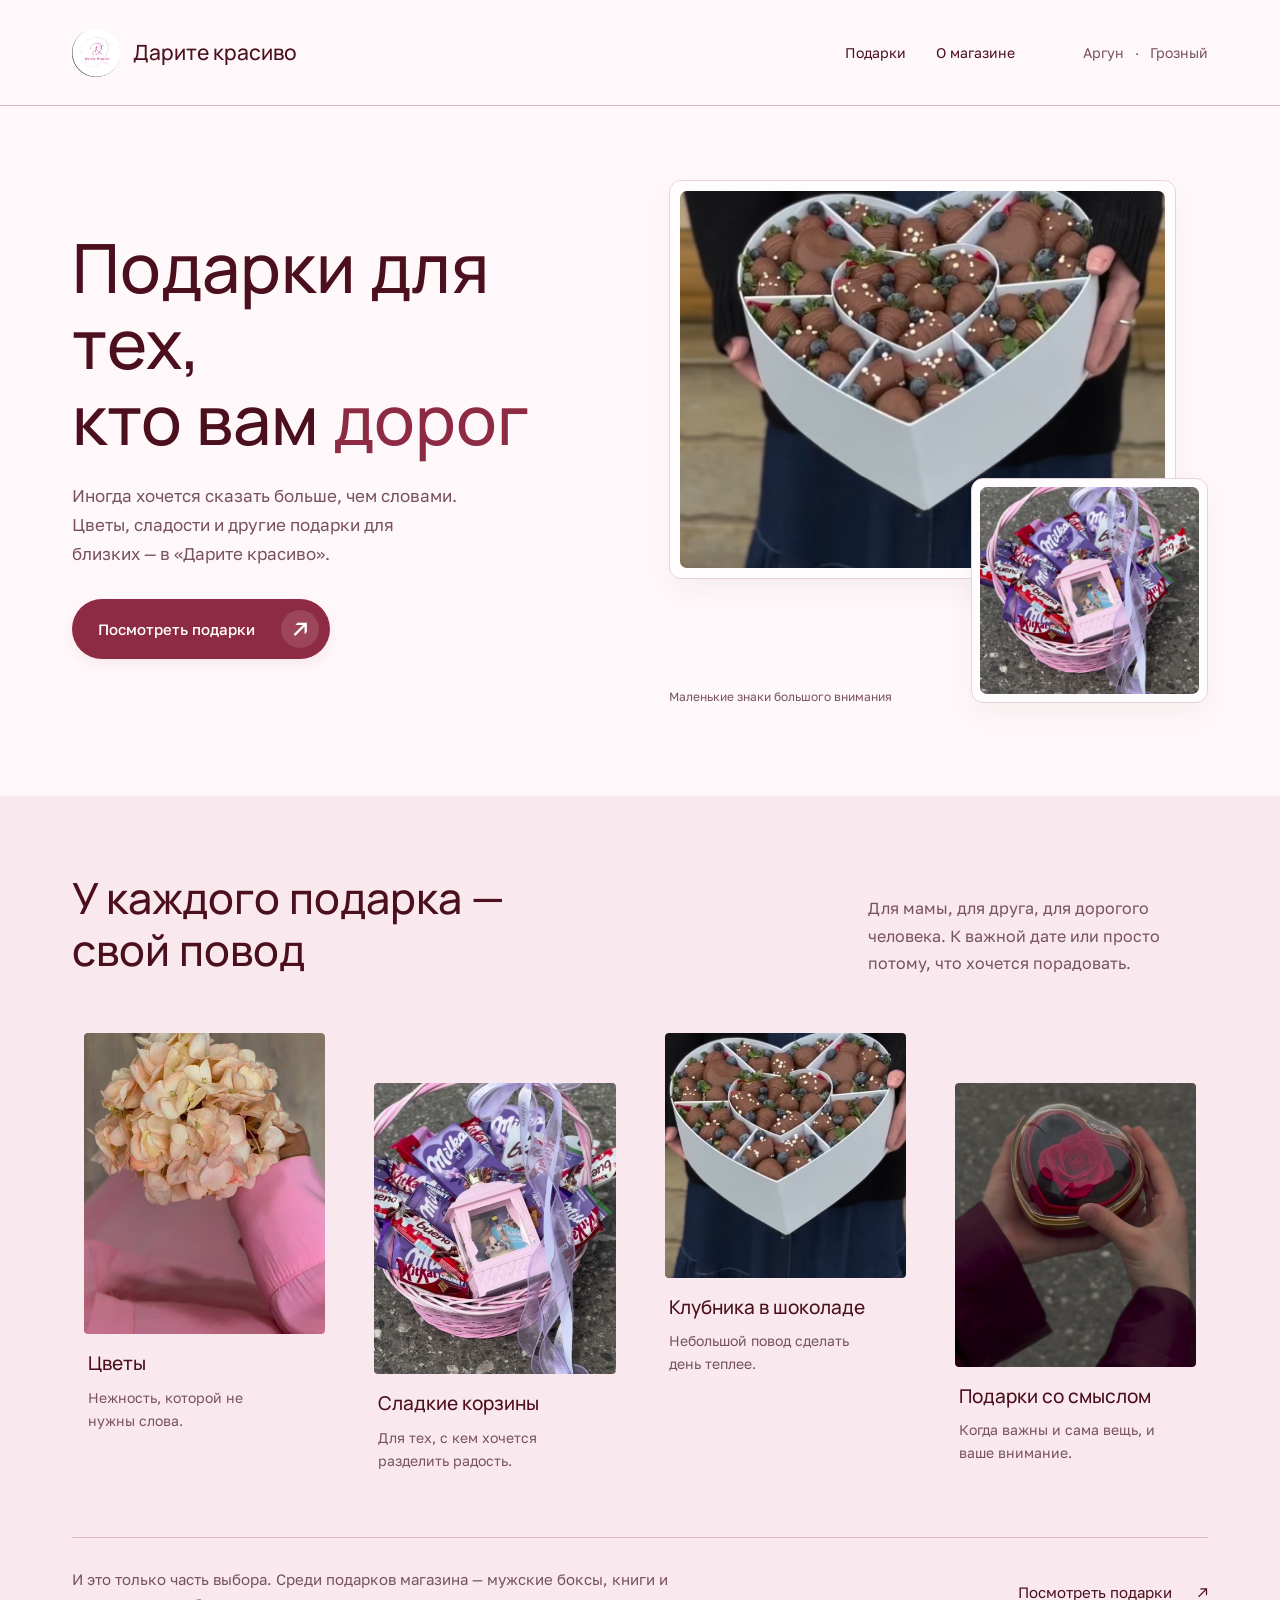
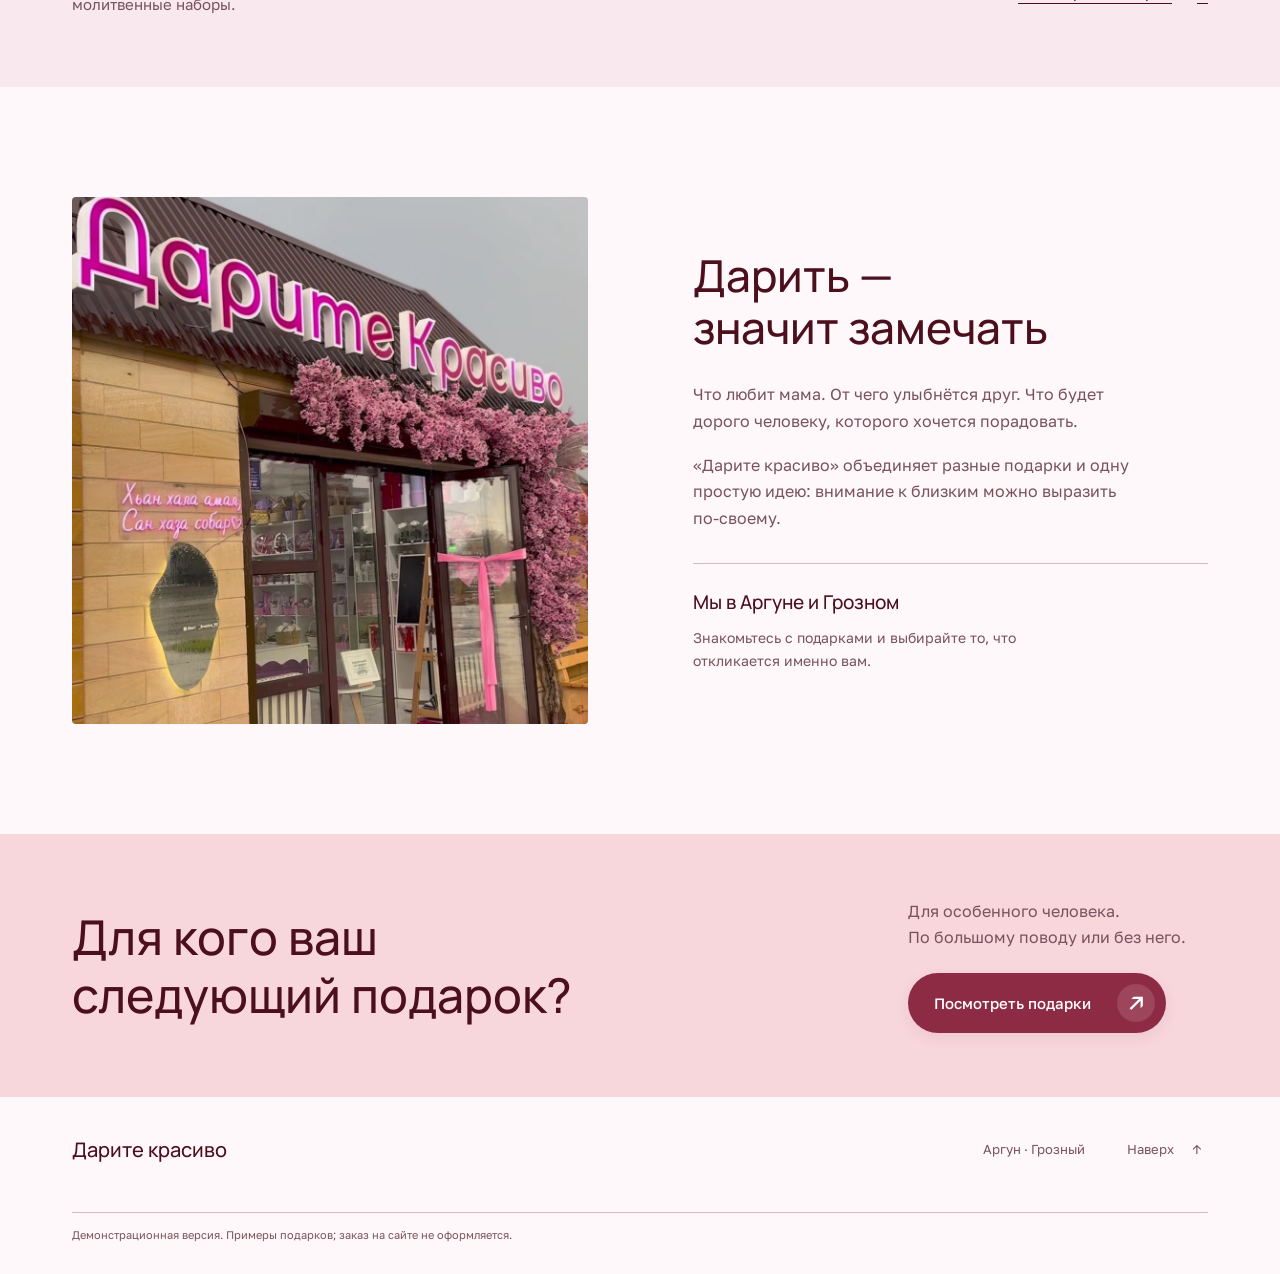
==== index.html @ da25262b "Add files via upload" ====
<!doctype html>
<html lang="ru">
<head>
  <meta charset="utf-8">
  <meta name="viewport" content="width=device-width,initial-scale=1">
  <meta name="description" content="Дарите красиво — подарки для близких в Аргуне и Грозном. Цветы, сладкие корзины и другие подарки для разных поводов.">
  <meta name="theme-color" content="#fff8fa">
  <meta name="robots" content="noindex,nofollow">
  <title>Дарите красиво — подарки для тех, кто вам дорог</title>
  <link rel="preload" href="assets/fonts/Manrope.ttf" as="font" type="font/ttf" crossorigin>
  <link rel="preload" href="assets/fonts/GolosText.ttf" as="font" type="font/ttf" crossorigin>
  <link rel="stylesheet" href="styles.css">
  <script src="script.js" defer></script>
</head>
<body>
  <a class="skip-link" href="#main">Перейти к содержимому</a>
  <header class="site-header">
    <a class="brand" href="#top" aria-label="Дарите красиво — начало страницы"><span class="logo-crop"><img src="assets/photos/logo-screen.jpg" width="1080" height="2400" alt=""></span><span>Дарите красиво</span></a>
    <nav class="main-nav" aria-label="Разделы страницы"><a href="#gifts">Подарки</a><a href="#about">О магазине</a></nav>
    <p class="header-location">Аргун <span aria-hidden="true">·</span> Грозный</p>
  </header>
  <main id="main">
    <section class="hero section-frame" id="top" aria-labelledby="hero-title">
      <div class="hero-copy">
        <h1 id="hero-title">Подарки для тех,<br>кто вам <span>дорог</span></h1>
        <p>Иногда хочется сказать больше, чем словами. Цветы, сладости и другие подарки для близких — в «Дарите красиво».</p>
        <a class="button primary-button" href="catalog.html" data-catalog-link>Посмотреть подарки <span aria-hidden="true">↗</span></a>
      </div>
      <div class="hero-composition">
        <figure class="hero-main-photo"><div class="image-viewport"><div class="photo crop-strawberry"><img src="assets/photos/strawberry.jpg" width="1080" height="2400" alt="Клубника в шоколаде в подарочной коробке в форме сердца" fetchpriority="high"></div></div></figure>
        <figure class="hero-detail-photo"><div class="image-viewport"><div class="photo crop-basket"><img src="assets/photos/basket.jpg" width="1080" height="2400" alt="Розовая корзина со сладостями"></div></div></figure>
        <p class="photo-caption">Маленькие знаки большого внимания</p>
      </div>
    </section>

    <section class="gifts-section" id="gifts" aria-labelledby="gifts-title">
      <div class="section-frame">
        <div class="section-heading"><h2 id="gifts-title">У каждого подарка —<br>свой повод</h2><p>Для мамы, для друга, для дорогого человека. К важной дате или просто потому, что хочется порадовать.</p></div>
        <div class="gift-grid">
          <figure class="gift gift-bouquet"><div class="image-viewport"><div class="photo crop-bouquet"><img src="assets/photos/bouquet.jpg" width="1080" height="2400" alt="Букет нежных светло-розовых цветов в руках" loading="lazy"></div></div><figcaption><h3>Цветы</h3><p>Нежность, которой не нужны слова.</p></figcaption></figure>
          <figure class="gift gift-basket"><div class="image-viewport"><div class="photo crop-basket"><img src="assets/photos/basket.jpg" width="1080" height="2400" alt="Подарочная корзина с разными сладостями" loading="lazy"></div></div><figcaption><h3>Сладкие корзины</h3><p>Для тех, с кем хочется разделить радость.</p></figcaption></figure>
          <figure class="gift gift-strawberry"><div class="image-viewport"><div class="photo crop-strawberry"><img src="assets/photos/strawberry.jpg" width="1080" height="2400" alt="Клубника в шоколаде с ягодами в коробке-сердце" loading="lazy"></div></div><figcaption><h3>Клубника в шоколаде</h3><p>Небольшой повод сделать день теплее.</p></figcaption></figure>
          <figure class="gift gift-rose"><div class="image-viewport"><div class="photo crop-rose"><img src="assets/photos/rose.jpg" width="1080" height="2400" alt="Коробочка в форме сердца с розой в руках" loading="lazy"></div></div><figcaption><h3>Подарки со смыслом</h3><p>Когда важны и сама вещь, и ваше внимание.</p></figcaption></figure>
        </div>
        <div class="assortment-note"><p>И это только часть выбора. Среди подарков магазина — мужские боксы, книги и молитвенные наборы.</p><a class="text-link" href="catalog.html" data-catalog-link>Посмотреть подарки <span aria-hidden="true">↗</span></a></div>
      </div>
    </section>

    <section class="about-section section-frame" id="about" aria-labelledby="about-title">
      <div class="about-image"><div class="image-viewport"><div class="photo crop-storefront"><img src="assets/photos/storefront.jpg" width="1080" height="2400" alt="Вход в магазин «Дарите красиво» с розовыми цветами над дверью" loading="lazy"></div></div></div>
      <div class="about-copy"><h2 id="about-title">Дарить —<br>значит замечать</h2><p>Что любит мама. От чего улыбнётся друг. Что будет дорого человеку, которого хочется порадовать.</p><p>«Дарите красиво» объединяет разные подарки и одну простую идею: внимание к близким можно выразить по-своему.</p><div class="shop-cities"><h3>Мы в Аргуне и Грозном</h3><p>Знакомьтесь с подарками и выбирайте то, что откликается именно вам.</p></div></div>
    </section>

    <section class="closing-section" aria-labelledby="closing-title"><div class="closing-inner section-frame"><h2 id="closing-title">Для кого ваш<br>следующий подарок?</h2><div class="closing-action"><p>Для особенного человека.<br>По большому поводу или без него.</p><a class="button primary-button" href="catalog.html" data-catalog-link>Посмотреть подарки <span aria-hidden="true">↗</span></a></div></div></section>
  </main>
  <footer class="site-footer section-frame"><a class="footer-brand" href="#top">Дарите красиво</a><p>Аргун · Грозный</p><a class="back-top" href="#top">Наверх <span aria-hidden="true">↑</span></a><small class="demo-note">Демонстрационная версия. Примеры подарков; заказ на сайте не оформляется.</small></footer>
</body>
</html>
---- styles.css ----
@font-face{font-family:Manrope;src:url("assets/fonts/Manrope.ttf") format("truetype");font-style:normal;font-weight:200 800;font-display:swap}
@font-face{font-family:"Golos Text";src:url("assets/fonts/GolosText.ttf") format("truetype");font-style:normal;font-weight:400 900;font-display:swap}
:root{--bg:#fff8fa;--surface:#f9e9ee;--soft-pink:#f7d6dc;--text:#4b0f1e;--muted:#78525d;--accent:#8e2b44;--accent-hover:#6d1d32;--line:#ddb7c3;--focus:#6d1d32;--body:"Golos Text",Arial,sans-serif;--heading:Manrope,Arial,sans-serif}
*{box-sizing:border-box}[hidden]{display:none!important}html{scroll-behavior:smooth;scroll-padding-top:24px}body{margin:0;background:var(--bg);color:var(--text);font:16px/1.65 var(--body)}h1,h2,h3,p,figure{margin:0}a{color:inherit;text-underline-offset:5px;touch-action:manipulation}img{display:block}a:focus-visible{outline:3px solid var(--focus);outline-offset:5px;border-radius:2px}h1,h2,h3{font-family:var(--heading);font-weight:500}h1,h2{text-wrap:balance}p{text-wrap:pretty}.section-frame{max-width:1440px;margin-inline:auto;padding-inline:72px}.skip-link{position:absolute;left:20px;top:-100px;z-index:10;padding:12px 20px;background:white}.skip-link:focus{top:12px}.site-header{max-width:1440px;min-height:106px;margin:auto;padding:23px 72px;display:flex;align-items:center;gap:32px;border-bottom:1px solid var(--line)}.brand{display:flex;align-items:center;gap:13px;font-family:var(--heading);font-weight:500;font-size:21px;line-height:1.15;text-decoration:none;white-space:nowrap}.logo-crop{display:block;width:48px;height:48px;flex:none;position:relative;overflow:hidden;border-radius:50%;background:#fff}.logo-crop img{position:absolute;max-width:none;width:153%;height:auto;left:-26%;top:-120%}.main-nav{display:flex;gap:30px;margin-left:auto;font-size:14px}.main-nav a{padding:10px 0;text-decoration:none}.main-nav a:hover,.back-top:hover{text-decoration:underline}.header-location{font-size:14px;color:var(--muted);margin-left:36px}.header-location span{padding-inline:7px}.hero{min-height:690px;display:grid;grid-template-columns:1.03fr 1fr;align-items:center;gap:42px;padding-block:62px 76px}.hero-copy{position:relative;z-index:1}.hero h1{font-size:68px;line-height:1.12;letter-spacing:normal;max-width:680px}.hero h1 span{color:var(--accent)}.hero-copy>p{font-size:17px;line-height:1.7;max-width:390px;margin-top:25px;color:var(--muted)}.button{display:inline-flex;align-items:center;justify-content:space-between;gap:30px;min-height:54px;padding:15px 23px;font-size:15px;font-weight:500;text-decoration:none;border-radius:5px;transition:background-color 160ms ease-out}.primary-button{background:var(--accent);color:white}.primary-button:hover{background:var(--accent-hover)}.primary-button span{font-size:22px;line-height:1}.hero .button{margin-top:30px}.hero-composition{align-self:stretch;min-height:520px;position:relative}.hero-main-photo{position:absolute;top:12px;left:0;width:94%}.hero-main-photo .photo{--cw:1;--cx:0;--cy:.5;--ch:.35;--ratio:1.2857;border-radius:4px}.hero-detail-photo{position:absolute;width:44%;right:0;bottom:17px;border:8px solid var(--bg)}.hero-detail-photo .photo{--cw:1;--cx:0;--cy:.425;--ch:.425;--ratio:1.0588}.photo-caption{position:absolute;bottom:14px;left:0;max-width:48%;font-size:12px;line-height:1.6;color:var(--muted)}.photo{position:relative;overflow:hidden;background:var(--soft-pink);aspect-ratio:var(--ratio);isolation:isolate}.photo img{position:absolute;max-width:none;width:calc(100% / var(--cw));height:auto;left:calc(-100% * var(--cx) / var(--cw));top:calc(-100% * var(--cy) / var(--ch))}.crop-strawberry{--cw:1;--cx:0;--cy:.495;--ch:.305;--ratio:1.4754}.crop-basket{--cw:1;--cx:0;--cy:.425;--ch:.425;--ratio:1.0588}.crop-bouquet{--cw:1;--cx:0;--cy:.395;--ch:.44;--ratio:1.0227}.crop-rose{--cw:.9;--cx:.05;--cy:.44;--ch:.405;--ratio:1}.crop-storefront{--cw:1;--cx:0;--cy:.245;--ch:.46;--ratio:.9783}.gifts-section{padding-block:76px 70px;background:var(--surface)}.section-heading{display:flex;justify-content:space-between;align-items:end;gap:48px}.section-heading h2{font-size:43px;line-height:1.22}.section-heading>p{max-width:340px;color:var(--muted);font-size:16px;line-height:1.7}.gift-grid{display:grid;grid-template-columns:repeat(4,minmax(0,1fr));gap:25px;margin-top:44px}.gift .photo{border-radius:3px}.gift:nth-child(even){margin-top:50px}.gift-bouquet .photo{--cw:.82;--cx:.09;--cy:.395;--ch:.46125;--ratio:.8}.gift-basket .photo{--cw:.8;--cx:.1;--cy:.425;--ch:.435;--ratio:.8276}.gift-strawberry .photo{--cw:.8;--cx:.1;--cy:.495;--ch:.365;--ratio:.9863}.gift-rose .photo{--cw:.75;--cx:.125;--cy:.44;--ch:.397;--ratio:.85}.gift figcaption{margin-top:18px}.gift h3{font-size:19px;line-height:1.35}.gift figcaption p{font-size:14px;line-height:1.65;margin-top:9px;color:var(--muted)}.assortment-note{margin-top:47px;padding-top:29px;border-top:1px solid var(--line);display:flex;align-items:center;justify-content:space-between;gap:36px}.assortment-note>p{max-width:650px;font-size:15px;color:var(--muted)}.text-link{display:inline-flex;align-items:center;justify-content:space-between;gap:25px;min-height:44px;font-size:15px;white-space:nowrap}.text-link:hover{color:var(--accent)}.about-section{display:grid;grid-template-columns:1fr 1fr;gap:105px;align-items:center;padding-block:110px}.about-image{max-width:580px}.about-copy h2{font-size:44px;line-height:1.2;margin-bottom:27px}.about-copy>p{max-width:440px;color:var(--muted);font-size:16px}.about-copy>p+p{margin-top:18px}.shop-cities{border-top:1px solid var(--line);margin-top:32px;padding-top:25px}.shop-cities h3{font-size:19px;line-height:1.4}.shop-cities p{font-size:14px;color:var(--muted);max-width:370px;margin-top:10px}.closing-section{background:var(--soft-pink);padding-block:64px}.closing-inner{display:flex;align-items:center;justify-content:space-between;gap:40px}.closing-inner h2{font-size:48px;line-height:1.2}.closing-action{min-width:300px}.closing-action p{color:var(--muted);font-size:16px}.closing-action .button{margin-top:23px}.site-footer{display:flex;align-items:center;gap:36px;min-height:127px;padding-block:30px;font-size:13px;color:var(--muted)}.footer-brand{color:var(--text);font-family:var(--heading);font-size:20px;text-decoration:none;font-weight:500}.site-footer p{margin-left:auto}.back-top{text-decoration:none;min-height:44px;display:inline-flex;align-items:center;gap:18px;padding-inline:6px}
@media(min-width:1441px){.hero{min-height:720px}}
@media(max-width:1099px){.section-frame{padding-inline:36px}.site-header{padding:20px 36px;min-height:96px;gap:20px}.brand{font-size:19px}.main-nav{gap:22px}.header-location{margin-left:14px;font-size:12px}.hero{padding-block:47px 56px;gap:30px;min-height:610px}.hero h1{font-size:52px;line-height:1.14}.hero-copy>p{font-size:16px;max-width:330px}.hero-composition{min-height:475px}.hero-main-photo{top:35px;width:100%}.hero-main-photo .photo{--cw:.9;--cx:.05;--cy:.5;--ch:.35;--ratio:1.1571}.hero-detail-photo{width:49%;bottom:27px}.photo-caption{font-size:11px;bottom:24px;max-width:44%}.gifts-section{padding-block:60px}.section-heading h2{font-size:35px}.section-heading>p{max-width:290px;font-size:15px}.gift-grid{grid-template-columns:repeat(2,minmax(0,1fr));gap:32px 24px;margin-top:35px}.gift:nth-child(even){margin-top:28px}.gift h3{font-size:21px}.gift-bouquet .photo{--cw:1;--cx:0;--cy:.395;--ch:.44;--ratio:1.0227}.gift-basket .photo{--cw:1;--cx:0;--cy:.425;--ch:.425;--ratio:1.0588}.gift-strawberry .photo{--cw:1;--cx:0;--cy:.5;--ch:.35;--ratio:1.2857}.gift-rose .photo{--cw:.9;--cx:.05;--cy:.44;--ch:.405;--ratio:1}.assortment-note{margin-top:35px;gap:26px}.assortment-note>p{font-size:14px;max-width:440px}.about-section{padding-block:80px;gap:48px}.about-copy h2{font-size:35px}.about-copy>p{font-size:15px}.shop-cities h3{font-size:17px}.shop-cities p{font-size:13px}.closing-inner h2{font-size:39px}.closing-action{min-width:260px}.closing-action p{font-size:15px}.closing-section{padding-block:54px}.site-footer{min-height:110px}}
@media(max-width:767px){.site-header{flex-wrap:wrap;row-gap:14px;padding-block:18px}.brand{font-size:20px}.header-location{margin-left:auto;max-width:80px;text-align:right}.main-nav{order:3;width:100%;margin:0;gap:25px;font-size:13px;border-top:1px solid var(--line);padding-top:6px}.main-nav a{padding-block:8px}.hero{grid-template-columns:1fr;padding-block:35px 45px;gap:31px}.hero h1{font-size:49px;max-width:600px}.hero h1 br{display:none}.hero-copy>p{max-width:450px}.hero-composition{min-height:420px;width:100%;max-width:520px;margin-inline:auto}.hero-main-photo{top:0;width:92%}.hero-main-photo .photo{--cw:1;--cx:0;--cy:.5;--ch:.35;--ratio:1.2857}.hero-detail-photo{width:39%;bottom:15px}.photo-caption{left:0;bottom:14px;max-width:50%;font-size:12px}.section-heading{display:block}.section-heading>p{max-width:430px;margin-top:21px}.about-section{grid-template-columns:1fr;gap:36px}.about-image{max-width:500px;width:100%;margin-inline:auto}.about-image .photo{--cw:1;--cx:0;--cy:.245;--ch:.46;--ratio:.9783}.about-copy{max-width:560px}.about-copy>p{max-width:520px}.about-copy h2 br{display:none}.closing-inner{display:block}.closing-action{margin-top:24px}.site-footer{flex-wrap:wrap;gap:10px 24px}.site-footer p{margin:0}.back-top{margin-left:auto}.footer-brand{width:100%}}
@media(max-width:479px){.section-frame{padding-inline:22px}.site-header{padding-inline:22px}.brand{font-size:19px;gap:10px}.logo-crop{width:40px;height:40px}.header-location{font-size:11px;max-width:68px}.header-location span{padding-inline:1px}.hero{padding-block:31px 35px}.hero h1{font-size:43px;line-height:1.15}.hero-copy>p{font-size:15px;margin-top:21px;line-height:1.65}.hero .button{margin-top:25px}.button{font-size:14px;min-height:52px;padding:14px 20px;gap:26px}.hero-composition{min-height:320px}.hero-main-photo{width:100%}.hero-main-photo .photo{--cw:1;--cx:0;--cy:.5;--ch:.35;--ratio:1.2857}.hero-detail-photo{width:40%;right:-3px;bottom:5px;border-width:6px}.photo-caption{bottom:8px;max-width:50%;font-size:10px}.gifts-section{padding-block:43px}.section-heading h2{font-size:31px}.section-heading>p{font-size:15px;margin-top:20px}.gift-grid{gap:29px 16px;margin-top:29px}.gift:nth-child(even){margin-top:24px}.gift figcaption{margin-top:13px}.gift h3{font-size:17px;line-height:1.4}.gift figcaption p{font-size:12px;line-height:1.6;margin-top:7px}.gift-bouquet .photo{--cw:.8;--cx:.1;--cy:.395;--ch:.45;--ratio:.8}.gift-basket .photo{--cw:.8;--cx:.1;--cy:.425;--ch:.435;--ratio:.8276}.gift-strawberry .photo{--cw:.8;--cx:.1;--cy:.495;--ch:.365;--ratio:.9863}.gift-rose .photo{--cw:.75;--cx:.125;--cy:.44;--ch:.397;--ratio:.85}.assortment-note{display:block;margin-top:29px;padding-top:23px}.assortment-note>p{font-size:14px}.assortment-note .text-link{margin-top:15px}.about-section{padding-block:55px;gap:30px}.about-copy h2{font-size:32px;margin-bottom:22px}.about-copy>p{font-size:15px}.shop-cities{margin-top:26px;padding-top:21px}.shop-cities h3{font-size:18px}.shop-cities p{font-size:14px}.closing-section{padding-block:43px}.closing-inner h2{font-size:34px}.closing-action{margin-top:22px}.closing-action p{font-size:15px}.closing-action .button{margin-top:22px}.site-footer{padding-block:25px}.footer-brand{font-size:19px}.site-footer p{font-size:12px}.back-top{font-size:13px}}
@media(prefers-reduced-motion:reduce){html{scroll-behavior:auto}*{transition:none!important;animation:none!important}}

/* The demonstration catalogue uses the same palette and image treatment. */
.site-footer{flex-wrap:wrap}.demo-note{display:block;flex-basis:100%;font-size:11px;color:var(--muted);line-height:1.6;border-top:1px solid var(--line);padding-top:13px;margin-top:5px}.catalog-main{padding-block:60px 72px}.catalog-heading{display:flex;align-items:end;justify-content:space-between;gap:55px}.catalog-heading h1{font-size:58px;line-height:1.14;max-width:760px}.catalog-heading>p{font-size:16px;color:var(--muted);max-width:350px}.catalog-toolbar{margin-block:42px 32px;display:flex;align-items:center;justify-content:space-between;gap:24px;border-bottom:1px solid var(--line);padding-bottom:20px}.catalog-filters{display:flex;gap:26px;flex-wrap:wrap}.catalog-filters button{font-family:var(--body);font-size:14px;background:transparent;border:0;border-bottom:2px solid transparent;padding:10px 1px;min-height:44px;cursor:pointer;color:var(--muted);touch-action:manipulation}.catalog-filters button[aria-pressed=true]{color:var(--text);border-bottom-color:var(--accent)}.catalog-filters button:focus-visible{outline:3px solid var(--focus);outline-offset:5px}.catalog-toolbar>p{font-size:13px;color:var(--muted);white-space:nowrap}.catalog-grid{display:grid;grid-template-columns:repeat(2,minmax(0,1fr));gap:45px 34px}.gift-card{display:block;text-decoration:none}.gift-card:hover h2{text-decoration:underline;text-underline-offset:5px}.catalog-grid .crop-bouquet{--cw:1;--cx:0;--cy:.395;--ch:.44;--ratio:1.0227}.catalog-grid .crop-basket{--cw:1;--cx:0;--cy:.425;--ch:.425;--ratio:1.0588}.catalog-grid .crop-strawberry{--cw:1;--cx:0;--cy:.5;--ch:.35;--ratio:1.2857}.catalog-grid .crop-rose{--cw:.9;--cx:.05;--cy:.44;--ch:.405;--ratio:1}.catalog-card-caption{margin-top:19px;display:flex;align-items:center;justify-content:space-between;gap:18px}.catalog-card-caption h2{font-size:27px;line-height:1.3}.catalog-card-caption>span{font-size:27px}.gift-card>p{font-size:14px;color:var(--muted);margin-top:9px}.catalog-disclaimer{font-size:13px;color:var(--muted);max-width:780px;border-top:1px solid var(--line);padding-top:22px;margin-top:43px}.detail-main{padding-block:35px 70px}.detail-back{font-size:14px;justify-content:start;gap:14px}.detail-main>h1{font-size:52px;line-height:1.2;margin-block:24px 37px}.gift-detail{display:grid;grid-template-columns:1.1fr 1fr;gap:70px;align-items:center;padding-block:10px 55px;scroll-margin-top:30px}.gift-detail+.gift-detail{border-top:1px solid var(--line);padding-top:50px}.is-detail .gift-detail{border:0;padding-top:10px}.is-detail .detail-title{display:none}.detail-title{font-size:34px;line-height:1.2;margin-bottom:24px}.detail-description{font-size:19px;line-height:1.7;max-width:430px}.detail-status{margin-top:26px;font-size:16px;color:var(--text);border-top:1px solid var(--line);padding-top:23px}.detail-footnote{font-size:14px;color:var(--muted);margin-top:18px;max-width:430px}.detail-copy .text-link{margin-top:25px}.detail-image .photo{border-radius:4px}.detail-image .crop-strawberry{--cw:1;--cx:0;--cy:.5;--ch:.35;--ratio:1.2857}#gift-not-found{padding-block:15px 50px}#gift-not-found h2{font-size:25px;margin-bottom:15px}#gift-not-found p{color:var(--muted);margin-bottom:25px}
@media(max-width:1099px){.catalog-heading h1{font-size:47px}.catalog-heading>p{font-size:15px;max-width:300px}.catalog-main{padding-block:45px 60px}.catalog-filters{gap:20px}.catalog-grid{gap:35px 25px}.catalog-card-caption h2{font-size:24px}.catalog-toolbar{align-items:start}.gift-detail{gap:40px}.detail-main>h1{font-size:43px}.detail-description{font-size:17px}.detail-status{font-size:15px}.detail-footnote{font-size:13px}}
@media(max-width:767px){.catalog-heading{display:block}.catalog-heading h1{font-size:44px;max-width:600px}.catalog-heading>p{max-width:460px;margin-top:24px}.catalog-toolbar{display:block;margin-block:30px 25px}.catalog-toolbar>p{margin-top:10px}.catalog-filters{gap:20px}.catalog-card-caption h2{font-size:21px}.gift-card>p{font-size:13px}.gift-detail{grid-template-columns:1fr;gap:28px;max-width:600px}.detail-main>h1{font-size:39px;margin-block:20px 29px}.detail-image{max-width:600px;width:100%}.detail-description{max-width:560px}.detail-footnote{max-width:560px}.detail-status{margin-top:22px}.detail-copy .text-link{margin-top:19px}}
@media(max-width:479px){.catalog-main{padding-block:32px 45px}.catalog-heading h1{font-size:37px}.catalog-heading>p{font-size:15px;margin-top:21px}.catalog-toolbar{margin-block:24px}.catalog-filters{gap:14px}.catalog-filters button{font-size:12px}.catalog-toolbar>p{font-size:12px}.catalog-grid{grid-template-columns:1fr;gap:32px}.catalog-card-caption{margin-top:15px}.catalog-card-caption h2{font-size:24px}.gift-card>p{font-size:13px}.catalog-disclaimer{font-size:12px;margin-top:29px}.detail-main{padding-block:24px 45px}.detail-main>h1{font-size:35px}.detail-description{font-size:17px}.detail-title{font-size:29px}.detail-status{font-size:15px}.detail-footnote{font-size:13px}.demo-note{font-size:10px}.gift-detail{padding-bottom:30px}}

/* Images zoom inside a stable viewport: the screenshot crop never changes. */
.image-viewport{overflow:hidden;border-radius:4px;isolation:isolate}.image-viewport>.photo{transform:scale(1);transform-origin:center;transition:transform 650ms cubic-bezier(.22,1,.36,1)}.primary-button>span,.text-link>span,.catalog-card-caption>span{display:inline-block;transition:transform 220ms ease-out}.gift-card:focus-visible .photo,.image-viewport:focus-within>.photo,.image-viewport.is-zoomed>.photo{transform:scale(1.04)}.gift-card:focus-visible .catalog-card-caption>span,.primary-button:focus-visible>span,.text-link:focus-visible>span{transform:translate(2px,-2px)}
@media(hover:hover) and (pointer:fine){.image-viewport:hover>.photo,.gift-card:hover .photo{transform:scale(1.04)}.gift-card:hover .catalog-card-caption>span,.primary-button:hover>span,.text-link:hover>span{transform:translate(2px,-2px)}}

/* A compact catalogue, with the same calculated frame ratio for every gift. */
.catalog-grid{grid-template-columns:repeat(2,minmax(0,1fr));gap:34px 24px}.catalog-grid .photo{aspect-ratio:1.1}.catalog-grid .crop-bouquet{--cw:1;--cx:0;--cy:.395;--ch:.409091}.catalog-grid .crop-basket{--cw:1;--cx:0;--cy:.425;--ch:.409091}.catalog-grid .crop-strawberry{--cw:.85;--cx:.075;--cy:.5;--ch:.347727}.catalog-grid .crop-rose{--cw:.9;--cx:.05;--cy:.44;--ch:.368182}.catalog-card-caption{margin-top:15px;align-items:start;gap:12px}.catalog-card-caption h2{font-size:20px;line-height:1.4}.catalog-card-caption>span{font-size:22px;line-height:1.3}.gift-card>p{font-size:14px;line-height:1.65;margin-top:9px;color:var(--muted)}.card-action{display:inline-block;font-size:13px;text-decoration:underline;text-underline-offset:4px;margin-top:13px;color:var(--accent)}.catalog-filters button{color:var(--muted)}
@media(min-width:900px){.catalog-grid{grid-template-columns:repeat(3,minmax(0,1fr));gap:34px 25px}.catalog-card-caption h2{font-size:19px}}
@media(min-width:1200px){.catalog-grid{grid-template-columns:repeat(4,minmax(0,1fr));gap:30px 25px}}
@media(max-width:479px){.catalog-grid{grid-template-columns:repeat(2,minmax(0,1fr));gap:28px 16px}.catalog-card-caption{margin-top:12px;gap:7px}.catalog-card-caption h2{font-size:16px;line-height:1.4}.catalog-card-caption>span{font-size:18px}.gift-card>p{font-size:12px;line-height:1.65}.card-action{font-size:11px;margin-top:11px}.catalog-filters{gap:10px 17px}.catalog-filters button{font-size:12px}}
@media(max-width:340px){.catalog-grid{grid-template-columns:1fr}.catalog-card-caption h2{font-size:20px}.gift-card>p{font-size:14px}.card-action{font-size:13px}}
@media(prefers-reduced-motion:reduce){.image-viewport>.photo,.primary-button>span,.text-link>span,.catalog-card-caption>span{transform:none!important;transition:none!important}}

/* Whole cards move as one object: image, title and description. */
.gift,.gift-card,.about-section,.hero-composition,.gift-detail{translate:0 0;scale:1;transition:translate 420ms cubic-bezier(.22,1,.36,1),scale 420ms cubic-bezier(.22,1,.36,1),box-shadow 420ms ease-out}
.gift,.gift-card{position:relative;transform-origin:center;background:var(--bg)}
.gift{background:var(--surface)}
.gift-card:focus-visible{translate:0 -6px;scale:1.012;box-shadow:0 16px 30px #4b0f1e12}
.gift.is-active-block,.gift-card.is-active-block,.hero-composition.is-active-block,.gift-detail.is-active-block,.about-section.is-active-block{translate:0 -3px}
@media(hover:hover) and (pointer:fine){
  .gift:hover,.gift-card:hover{translate:0 -7px;scale:1.015;box-shadow:0 18px 32px #4b0f1e14;z-index:2}
  .hero-composition:hover,.about-section:hover,.gift-detail:hover{translate:0 -4px}
  .gift:hover .photo,.gift-card:hover .photo{transform:scale(1.015)}
}
@media(prefers-reduced-motion:reduce){.gift,.gift-card,.about-section,.hero-composition,.gift-detail{translate:none!important;scale:none!important;box-shadow:none!important;transition:none!important}}

/* Comfortable card interiors, including the area revealed by the hover shadow. */
.gift-card{height:100%;padding:14px 14px 20px;border:1px solid #e9d3da;border-radius:12px;background:#fffcfd;display:flex;flex-direction:column}
.gift-card>.image-viewport{border-radius:8px;flex:none}
.catalog-card-caption{margin:18px 4px 0;gap:14px}
.gift-card>p{margin:10px 4px 0}
.gift-card>.card-action{margin:auto 4px 0;padding-top:16px;align-self:flex-start}
.gift{padding:12px 12px 18px;border-radius:10px}
.gift figcaption{margin:17px 4px 0}
.hero-main-photo,.hero-detail-photo{padding:10px;border:1px solid #e9d3da;border-radius:12px;background:#fffcfd;box-shadow:0 12px 30px #4b0f1e0c;translate:0 0;rotate:0deg;scale:1;transition:translate 550ms cubic-bezier(.22,1,.36,1),rotate 550ms cubic-bezier(.22,1,.36,1),scale 550ms cubic-bezier(.22,1,.36,1),box-shadow 350ms ease-out}
.hero-detail-photo{padding:8px;z-index:2}
.hero-main-photo .image-viewport,.hero-detail-photo .image-viewport{border-radius:7px}
.hero-main-photo.is-active-block,.hero-detail-photo.is-active-block{translate:0 -4px;scale:1.01}
@media(hover:hover) and (pointer:fine){
 .hero-composition:hover{translate:0 0}
 .hero-main-photo:hover{translate:0 -9px;rotate:-1deg;scale:1.012;box-shadow:0 22px 42px #4b0f1e1a}
 .hero-detail-photo:hover{translate:0 -11px;rotate:2deg;scale:1.025;box-shadow:0 22px 38px #4b0f1e22}
}
/* A rounded invitation with an arrow set into its own soft circle. */
.primary-button{border-radius:999px;min-height:60px;padding:10px 11px 10px 26px;gap:26px;box-shadow:0 5px 14px #8e2b4414;transition:background-color 220ms ease-out,translate 280ms ease-out,box-shadow 280ms ease-out,scale 180ms ease-out}
.primary-button>span{display:inline-flex;align-items:center;justify-content:center;width:38px;height:38px;flex:none;border-radius:50%;background:#ffffff1f;font-size:22px;line-height:1}
.primary-button:focus-visible{translate:0 -2px;box-shadow:0 9px 22px #8e2b4422}
.primary-button:active{scale:.98}
@media(hover:hover) and (pointer:fine){.primary-button:hover{translate:0 -3px;box-shadow:0 10px 24px #8e2b4426}.primary-button:hover>span{transform:rotate(45deg);background:#ffffff30}}
@media(max-width:479px){
 .gift-card{padding:10px 10px 16px;border-radius:10px}
 .catalog-card-caption{margin:14px 2px 0;gap:8px}
 .gift-card>p{margin:9px 2px 0}
 .gift-card>.card-action{margin:auto 2px 0;padding-top:14px}
 .gift{padding:9px 9px 14px}
 .gift figcaption{margin:13px 2px 0}
 .hero-main-photo{padding:8px}.hero-detail-photo{padding:6px;border-width:1px}
 .primary-button{min-height:56px;padding:9px 10px 9px 23px;gap:20px}
 .primary-button>span{width:36px;height:36px}
}
@media(prefers-reduced-motion:reduce){.hero-main-photo,.hero-detail-photo,.primary-button{translate:none!important;rotate:none!important;scale:none!important;transition:none!important}.primary-button>span{transform:none!important}}

.catalog-filters button{position:relative;transition:color 220ms ease-out}
.catalog-filters button[aria-pressed=true]{border-bottom-color:transparent}
.catalog-filters button::after{content:"";position:absolute;left:0;right:0;bottom:-2px;height:2px;background:var(--accent);transform:scaleX(0);transform-origin:left;transition:transform 280ms cubic-bezier(.22,1,.36,1)}
.catalog-filters button[aria-pressed=true]::after{transform:scaleX(1)}
@media(prefers-reduced-motion:reduce){.catalog-filters button::after{transition:none!important}}

/* Thin card frames with comfortable spacing; action text stays unlined. */
.catalog-page .gift-card{border-color:#e9d3da;background:#fffcfd;box-shadow:none}
.catalog-page .gift-card:hover,.catalog-page .gift-card:focus-visible{box-shadow:none}
.catalog-page .catalog-toolbar{border-bottom:0;padding-bottom:8px}
.catalog-page .catalog-disclaimer{border-top:0;padding-top:8px}
.catalog-page .site-header{border-bottom:0}
.catalog-page .demo-note{border-top:0;padding-top:8px}
.catalog-page .card-action{text-decoration:none}
.catalog-page .gift-card:hover .card-action,.catalog-page .gift-card:focus-visible .card-action{text-decoration:none}
.catalog-page .gift-card:hover h2{text-decoration:none}
.gift-page .site-header,.gift-page .demo-note,.gift-page .detail-status,.gift-page .gift-detail+.gift-detail{border-color:transparent}
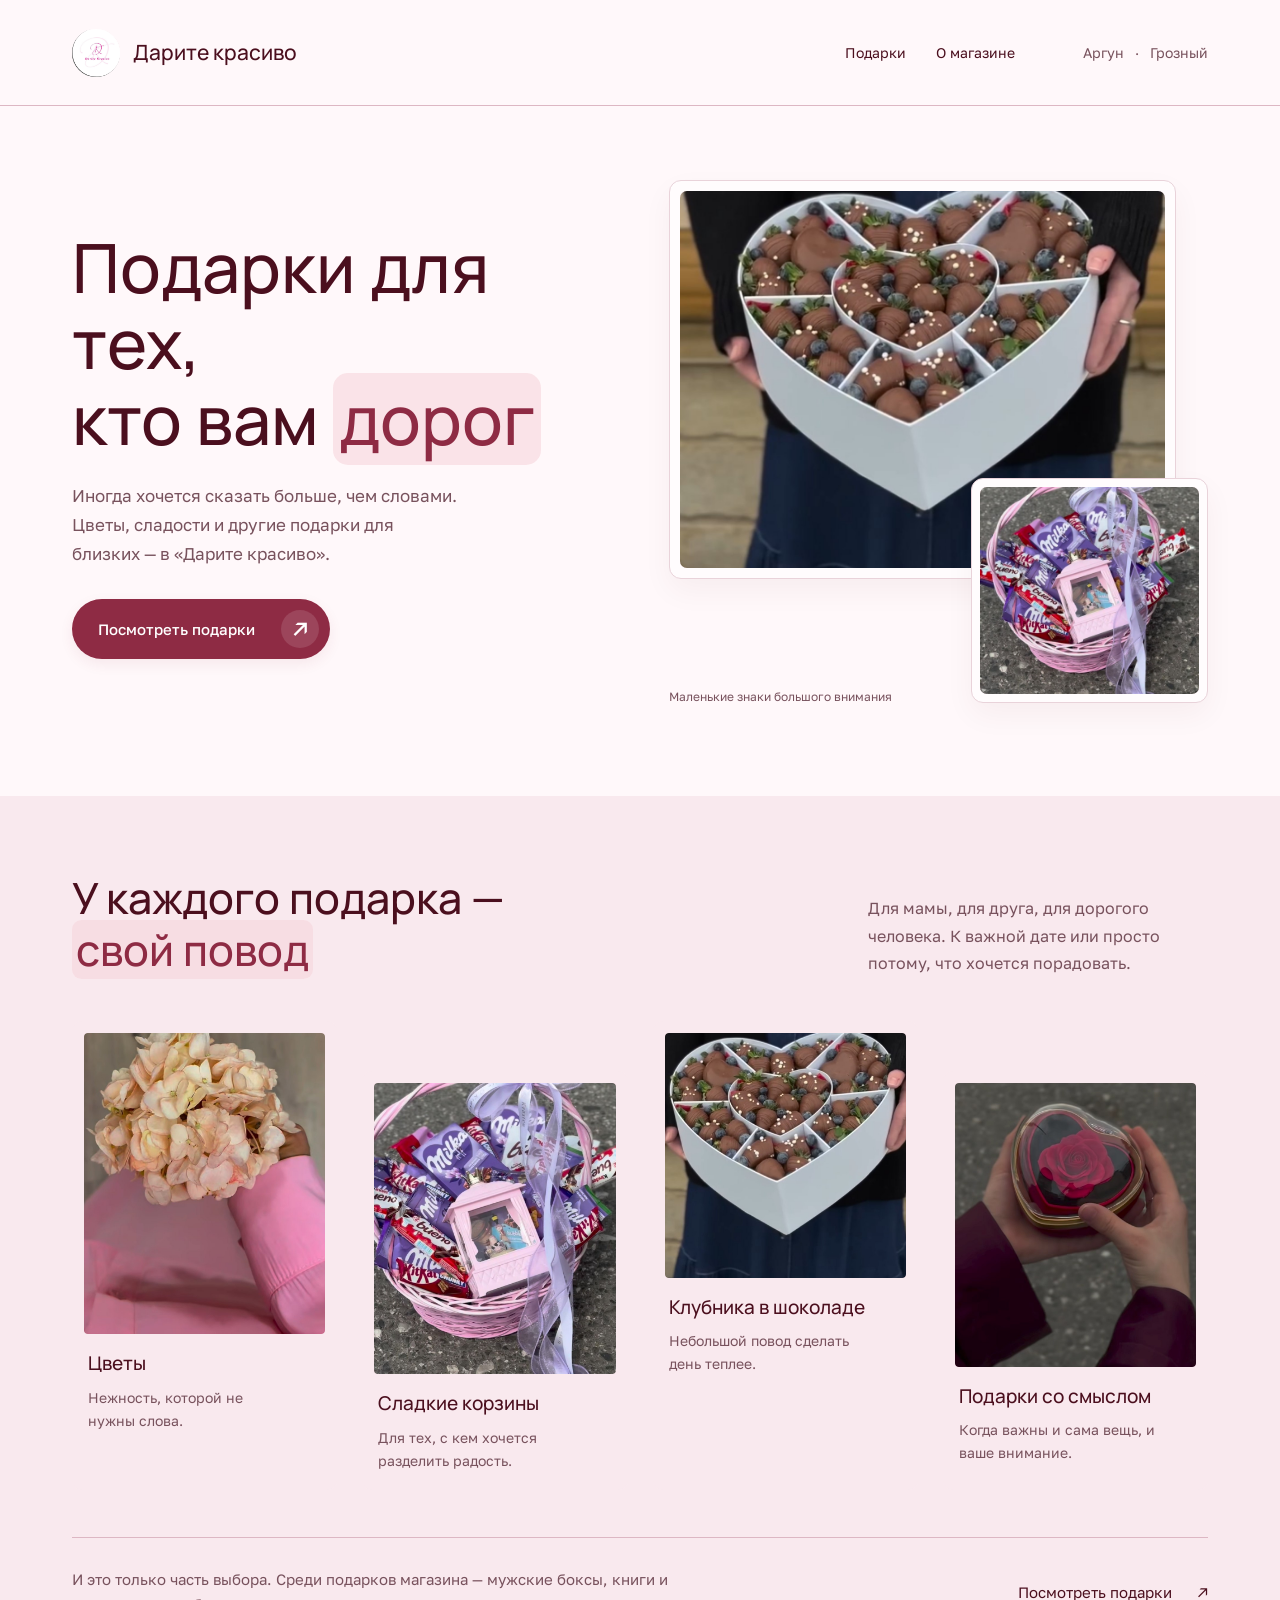
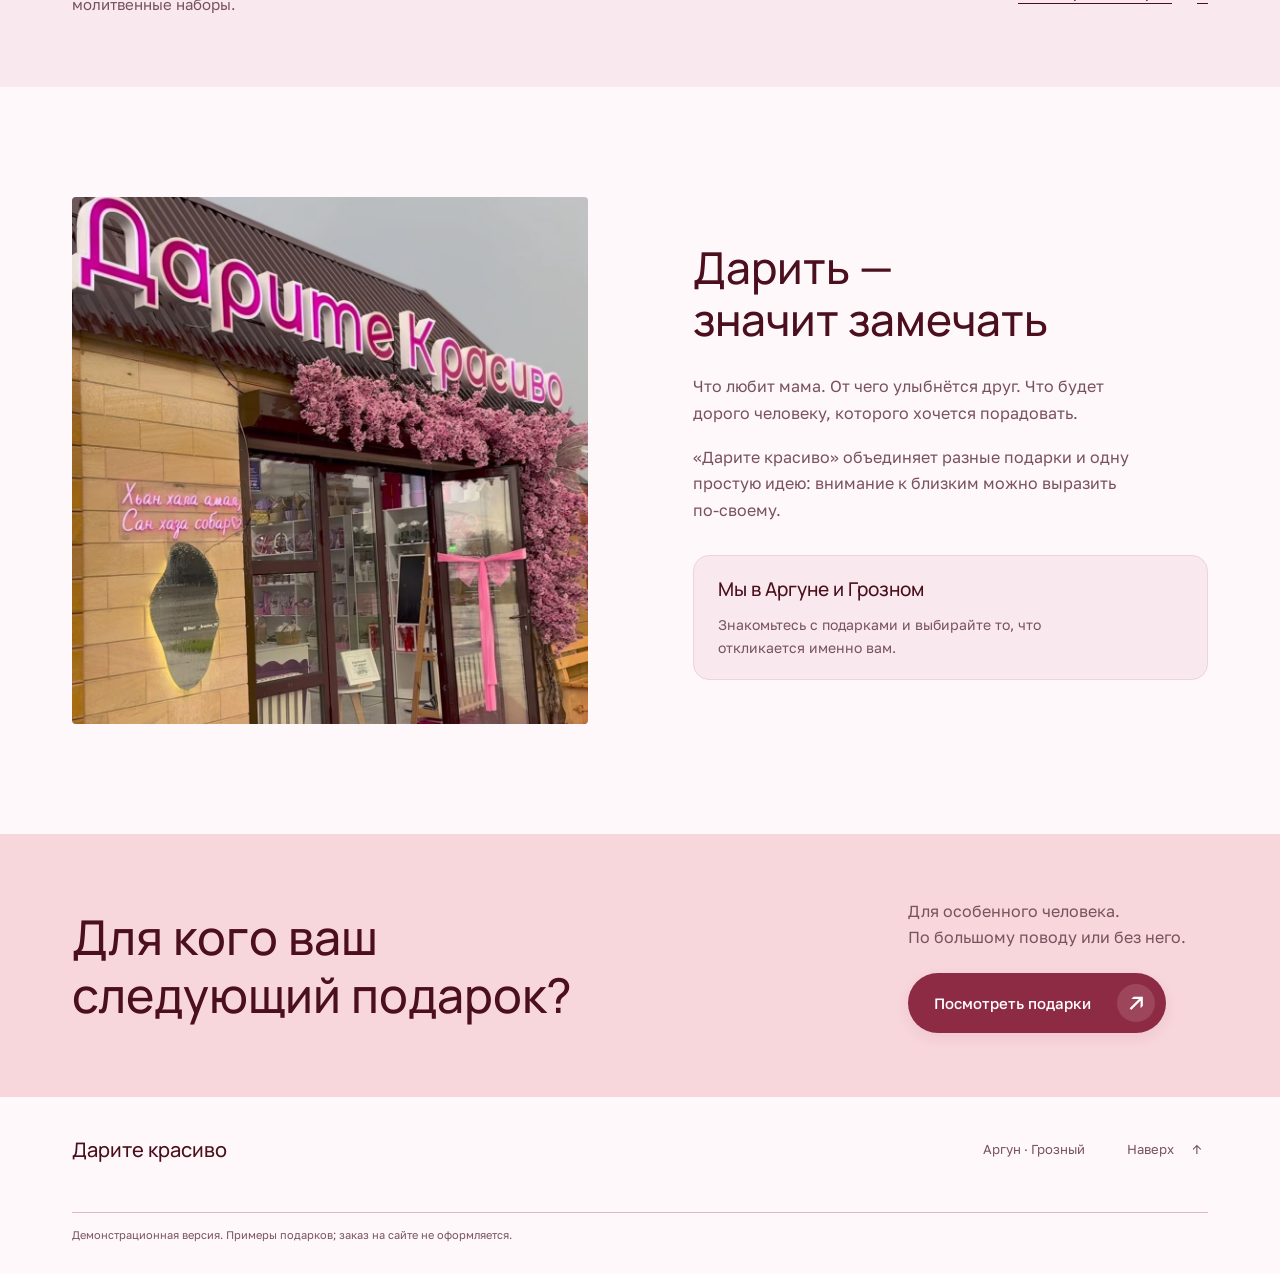
==== commit 16c4a04d: "Add files via upload" ====
--- a/index.html
+++ b/index.html
@@ -9,8 +9,8 @@
   <title>Дарите красиво — подарки для тех, кто вам дорог</title>
   <link rel="preload" href="assets/fonts/Manrope.ttf" as="font" type="font/ttf" crossorigin>
   <link rel="preload" href="assets/fonts/GolosText.ttf" as="font" type="font/ttf" crossorigin>
-  <link rel="stylesheet" href="styles.css">
-  <script src="script.js" defer></script>
+  <link rel="stylesheet" href="styles.css?v=20261107-mobile1">
+  <script src="script.js?v=20261107-mobile1" defer></script>
 </head>
 <body>
   <a class="skip-link" href="#main">Перейти к содержимому</a>
@@ -35,7 +35,7 @@
 
     <section class="gifts-section" id="gifts" aria-labelledby="gifts-title">
       <div class="section-frame">
-        <div class="section-heading"><h2 id="gifts-title">У каждого подарка —<br>свой повод</h2><p>Для мамы, для друга, для дорогого человека. К важной дате или просто потому, что хочется порадовать.</p></div>
+        <div class="section-heading"><h2 id="gifts-title">У каждого подарка —<br><span class="text-accent">свой повод</span></h2><p>Для мамы, для друга, для дорогого человека. К важной дате или просто потому, что хочется порадовать.</p></div>
         <div class="gift-grid">
           <figure class="gift gift-bouquet"><div class="image-viewport"><div class="photo crop-bouquet"><img src="assets/photos/bouquet.jpg" width="1080" height="2400" alt="Букет нежных светло-розовых цветов в руках" loading="lazy"></div></div><figcaption><h3>Цветы</h3><p>Нежность, которой не нужны слова.</p></figcaption></figure>
           <figure class="gift gift-basket"><div class="image-viewport"><div class="photo crop-basket"><img src="assets/photos/basket.jpg" width="1080" height="2400" alt="Подарочная корзина с разными сладостями" loading="lazy"></div></div><figcaption><h3>Сладкие корзины</h3><p>Для тех, с кем хочется разделить радость.</p></figcaption></figure>
--- a/styles.css
+++ b/styles.css
@@ -92,3 +92,26 @@
 .catalog-page .gift-card:hover .card-action,.catalog-page .gift-card:focus-visible .card-action{text-decoration:none}
 .catalog-page .gift-card:hover h2{text-decoration:none}
 .gift-page .site-header,.gift-page .demo-note,.gift-page .detail-status,.gift-page .gift-detail+.gift-detail{border-color:transparent}
+
+/* Brand-coloured feedback for touch, selection and keyboard navigation. */
+::selection{background:#edc3d0;color:#4b0f1e}
+a,button{-webkit-tap-highlight-color:transparent}
+a:focus:not(:focus-visible),button:focus:not(:focus-visible){outline:none}
+a:focus-visible,button:focus-visible{outline:3px solid var(--focus);outline-offset:4px}
+.hero h1 span,.text-accent{color:var(--accent);background:#f7d6dc99;border-radius:.22em;padding-inline:.09em;box-decoration-break:clone;-webkit-box-decoration-break:clone}
+.shop-cities{border-top:0;background:#f9e9ee;border:1px solid #ecd4dc;border-radius:16px;padding:20px 24px}
+.catalog-filters{gap:8px 10px}
+.catalog-filters button{border:1px solid transparent;border-radius:999px;padding:10px 16px;transition:background-color 180ms ease-out,color 180ms ease-out,border-color 180ms ease-out}
+.catalog-filters button[aria-pressed=true]{background:#f3dce4;border-color:#e9c8d3;color:#6d1d32}
+.catalog-filters button::after{display:none}
+@media(hover:none) and (pointer:coarse){
+ .gift,.gift-card,.about-section,.hero-composition,.gift-detail,.hero-main-photo,.hero-detail-photo{transition-duration:200ms}
+ .gift.is-active-block,.gift-card.is-active-block{translate:0 -5px;scale:1.025;background:#f9e9ee;box-shadow:0 8px 18px #4b0f1e14}
+ .hero-main-photo.is-active-block{translate:0 -7px;rotate:-1deg;scale:1.02}
+ .hero-detail-photo.is-active-block{translate:0 -7px;rotate:2deg;scale:1.035}
+ .about-section.is-active-block,.gift-detail.is-active-block{translate:0 -4px;scale:1.008}
+ .image-viewport>.photo{transition-duration:260ms}
+ .catalog-filters button:active{background:#edc3d0}
+}
+@media(max-width:479px){.catalog-filters button{padding:10px 12px}.shop-cities{padding:18px;border-radius:14px}}
+@media(prefers-reduced-motion:reduce){.catalog-filters button{transition:none}.gift.is-active-block,.gift-card.is-active-block,.about-section.is-active-block,.gift-detail.is-active-block{translate:none!important;scale:none!important}}
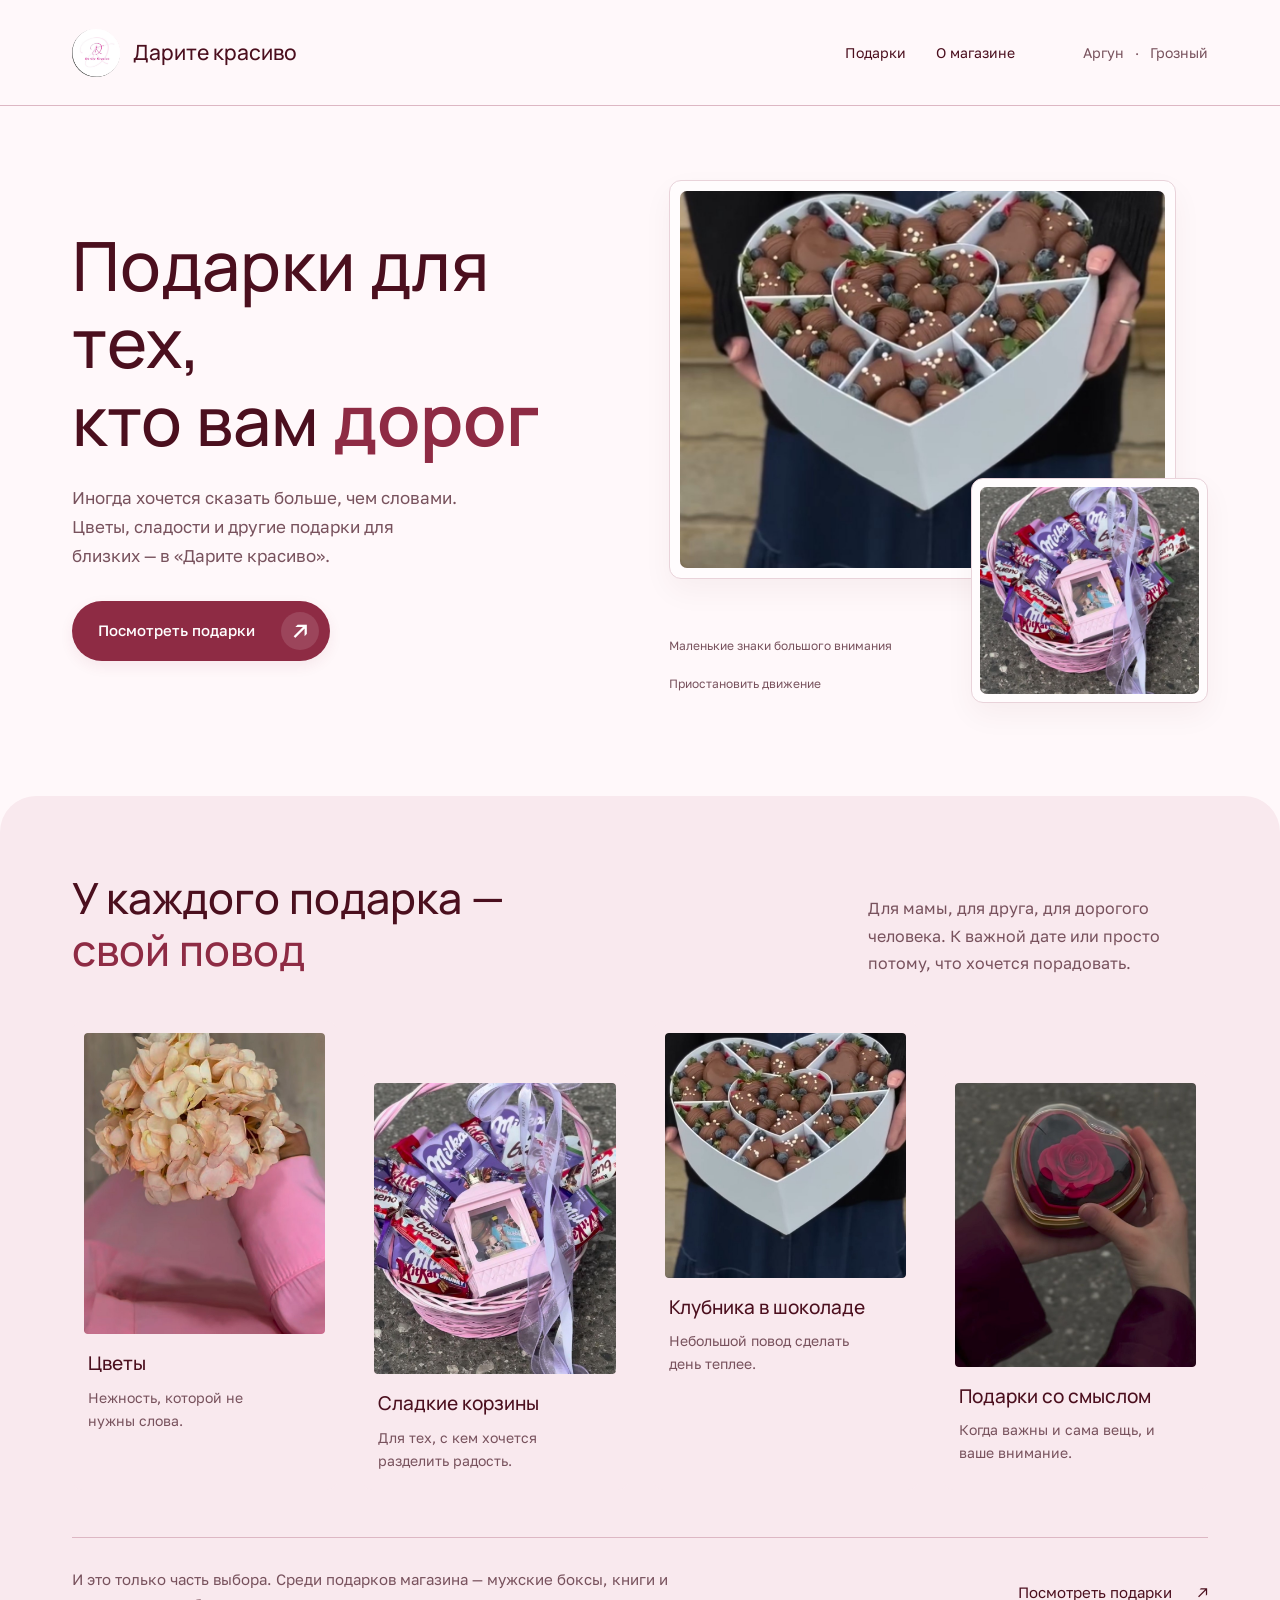
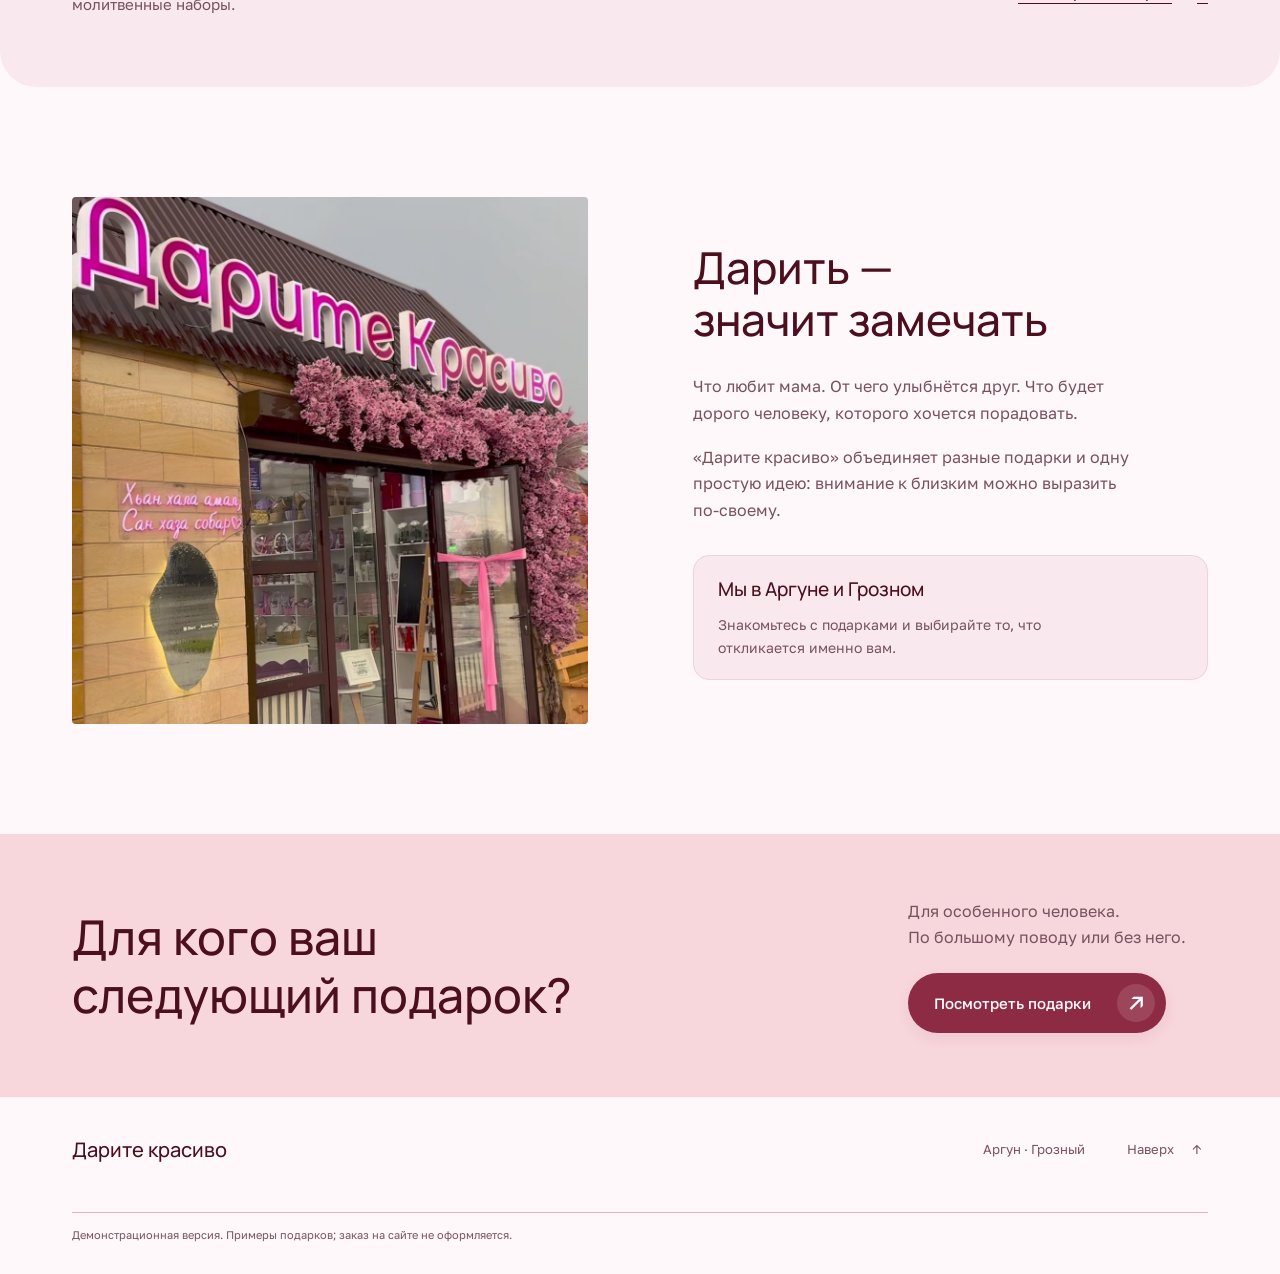
==== commit 851efdf4: "Add files via upload" ====
--- a/index.html
+++ b/index.html
@@ -9,8 +9,8 @@
   <title>Дарите красиво — подарки для тех, кто вам дорог</title>
   <link rel="preload" href="assets/fonts/Manrope.ttf" as="font" type="font/ttf" crossorigin>
   <link rel="preload" href="assets/fonts/GolosText.ttf" as="font" type="font/ttf" crossorigin>
-  <link rel="stylesheet" href="styles.css?v=20261107-mobile1">
-  <script src="script.js?v=20261107-mobile1" defer></script>
+  <link rel="stylesheet" href="styles.css?v=20261107-mobile4">
+  <script src="script.js?v=20261107-mobile4" defer></script>
 </head>
 <body>
   <a class="skip-link" href="#main">Перейти к содержимому</a>
@@ -29,7 +29,7 @@
       <div class="hero-composition">
         <figure class="hero-main-photo"><div class="image-viewport"><div class="photo crop-strawberry"><img src="assets/photos/strawberry.jpg" width="1080" height="2400" alt="Клубника в шоколаде в подарочной коробке в форме сердца" fetchpriority="high"></div></div></figure>
         <figure class="hero-detail-photo"><div class="image-viewport"><div class="photo crop-basket"><img src="assets/photos/basket.jpg" width="1080" height="2400" alt="Розовая корзина со сладостями"></div></div></figure>
-        <p class="photo-caption">Маленькие знаки большого внимания</p>
+        <p class="photo-caption">Маленькие знаки большого внимания<button class="motion-toggle" type="button" aria-pressed="false" hidden>Приостановить движение</button></p>
       </div>
     </section>
 
--- a/styles.css
+++ b/styles.css
@@ -94,11 +94,28 @@
 .gift-page .site-header,.gift-page .demo-note,.gift-page .detail-status,.gift-page .gift-detail+.gift-detail{border-color:transparent}
 
 /* Brand-coloured feedback for touch, selection and keyboard navigation. */
+@keyframes gift-drift-main{0%,100%{transform:translate(0,0) rotate(0)}50%{transform:translate(-7px,-14px) rotate(-1.2deg)}}
+@keyframes gift-drift-detail{0%,100%{transform:translate(0,0) rotate(0)}50%{transform:translate(5px,12px) rotate(2deg)}}
+.hero-main-photo{animation:gift-drift-main 7s ease-in-out 1s infinite}
+.hero-detail-photo{animation:gift-drift-detail 7s ease-in-out 1s infinite}
+.hero-composition.is-motion-paused>figure,.hero-composition.is-offscreen>figure,.hero-composition.is-page-hidden>figure{animation-play-state:paused}
+.motion-toggle{display:block;margin-top:7px;min-height:44px;padding:0 8px 0 0;border:0;background:transparent;color:var(--muted);font:inherit;text-align:left;cursor:pointer}
+.motion-toggle:hover{color:var(--accent)}
+@media(max-width:479px){
+ @keyframes gift-drift-main{0%,100%{transform:translate(0,0) rotate(0)}50%{transform:translate(-4px,-12px) rotate(-1deg)}}
+ @keyframes gift-drift-detail{0%,100%{transform:translate(0,0) rotate(0)}50%{transform:translate(2px,9px) rotate(2deg)}}
+}
+@media(prefers-reduced-motion:reduce){.motion-toggle{display:none}}
+#catalog-count{position:absolute;width:1px;height:1px;padding:0;margin:-1px;overflow:hidden;clip-path:inset(50%);white-space:nowrap}
+.gifts-section{border-radius:36px}
+.text-accent{background:transparent!important;padding-inline:0!important;border-radius:0!important}
+@media(max-width:767px){.gifts-section{border-radius:26px}}
 ::selection{background:#edc3d0;color:#4b0f1e}
 a,button{-webkit-tap-highlight-color:transparent}
 a:focus:not(:focus-visible),button:focus:not(:focus-visible){outline:none}
 a:focus-visible,button:focus-visible{outline:3px solid var(--focus);outline-offset:4px}
-.hero h1 span,.text-accent{color:var(--accent);background:#f7d6dc99;border-radius:.22em;padding-inline:.09em;box-decoration-break:clone;-webkit-box-decoration-break:clone}
+.hero h1 span{color:var(--accent);font-weight:650;font-size:1.04em}
+.text-accent{color:var(--accent)}
 .shop-cities{border-top:0;background:#f9e9ee;border:1px solid #ecd4dc;border-radius:16px;padding:20px 24px}
 .catalog-filters{gap:8px 10px}
 .catalog-filters button{border:1px solid transparent;border-radius:999px;padding:10px 16px;transition:background-color 180ms ease-out,color 180ms ease-out,border-color 180ms ease-out}
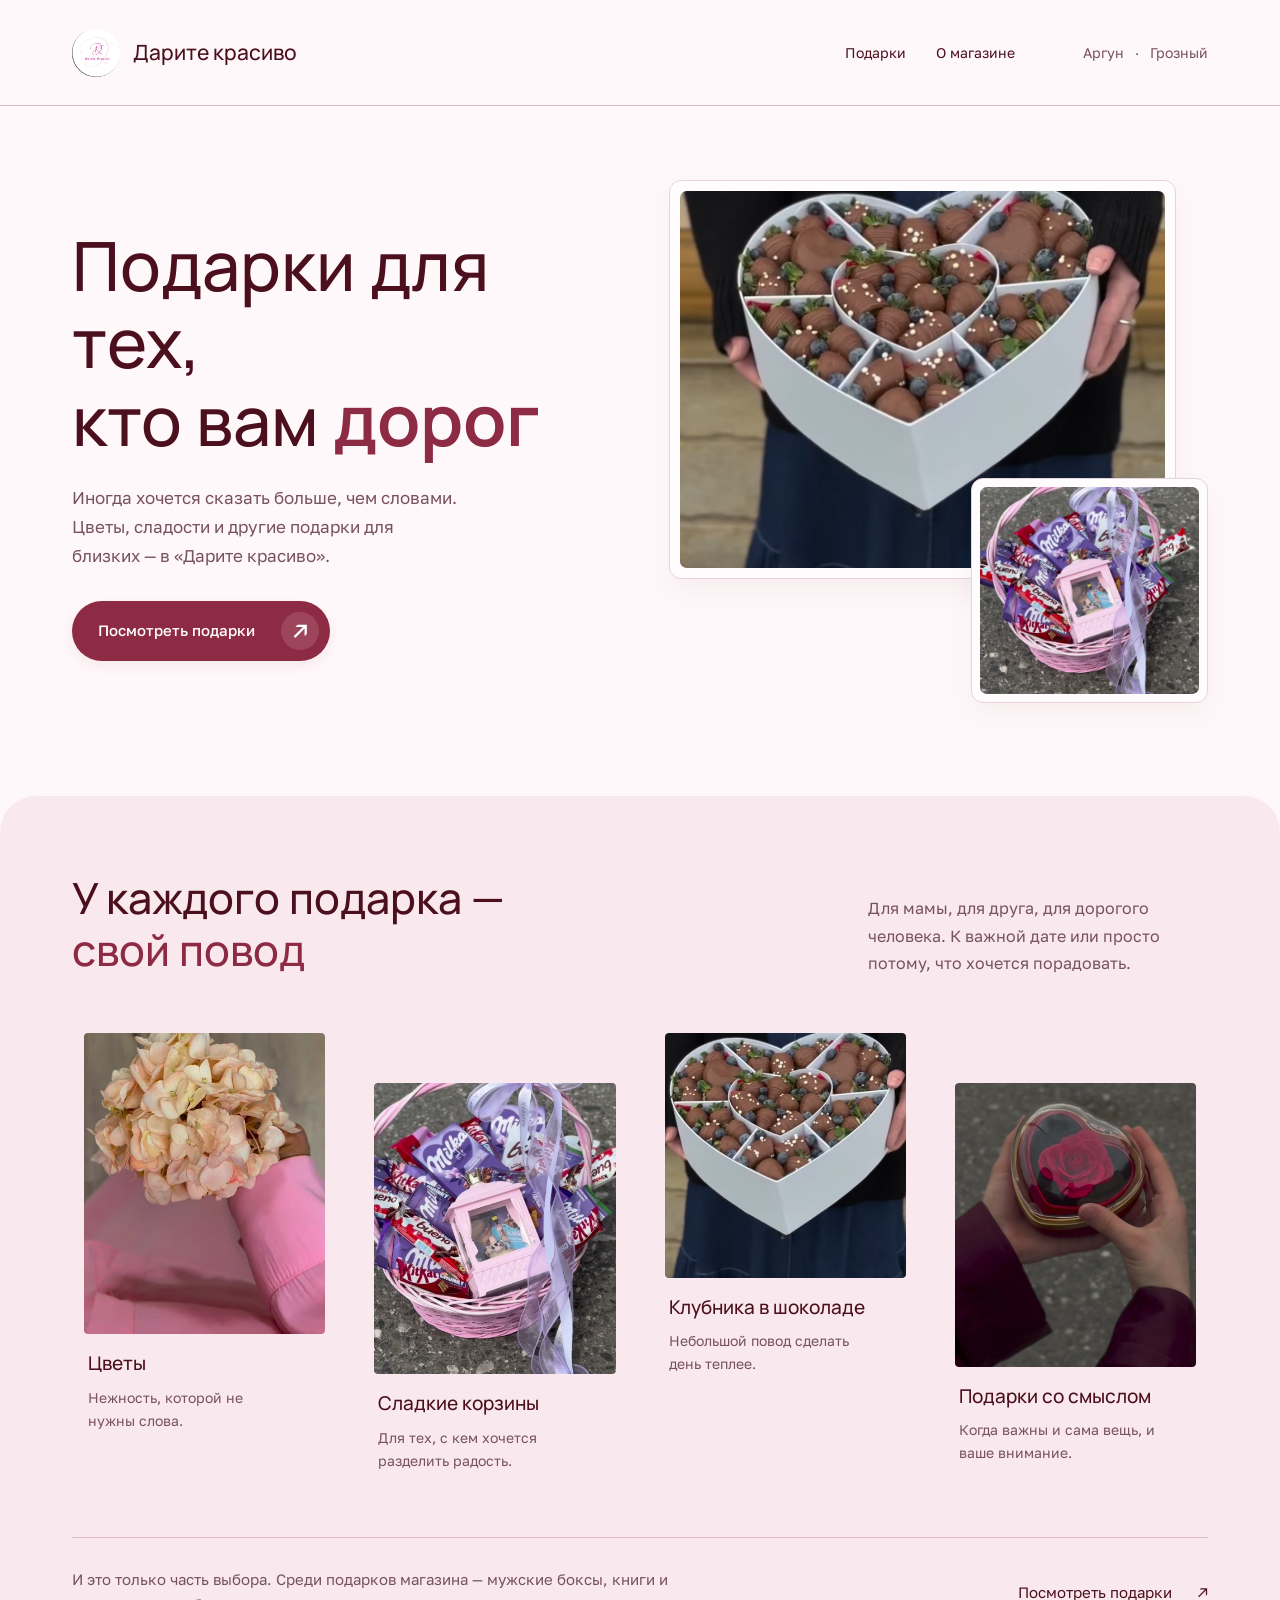
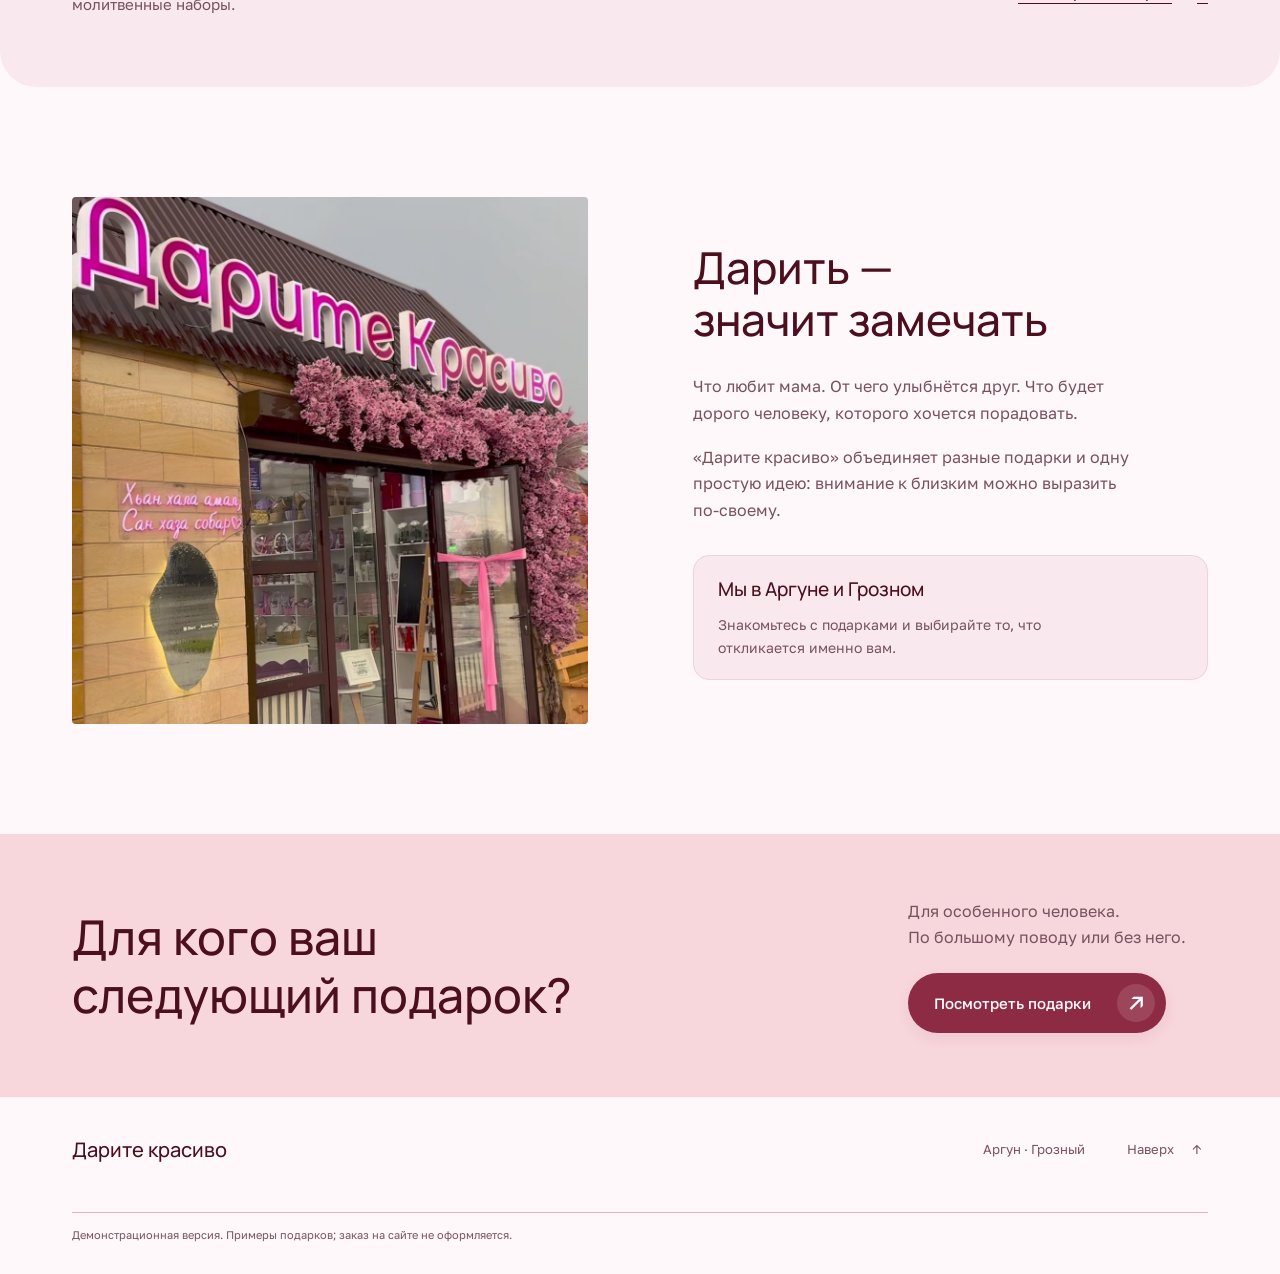
==== commit 5da2d8db: "Add files via upload" ====
--- a/index.html
+++ b/index.html
@@ -9,8 +9,8 @@
   <title>Дарите красиво — подарки для тех, кто вам дорог</title>
   <link rel="preload" href="assets/fonts/Manrope.ttf" as="font" type="font/ttf" crossorigin>
   <link rel="preload" href="assets/fonts/GolosText.ttf" as="font" type="font/ttf" crossorigin>
-  <link rel="stylesheet" href="styles.css?v=20261107-mobile4">
-  <script src="script.js?v=20261107-mobile4" defer></script>
+  <link rel="stylesheet" href="styles.css?v=20261107-mobile6">
+  <script src="script.js?v=20261107-mobile6" defer></script>
 </head>
 <body>
   <a class="skip-link" href="#main">Перейти к содержимому</a>
@@ -29,7 +29,6 @@
       <div class="hero-composition">
         <figure class="hero-main-photo"><div class="image-viewport"><div class="photo crop-strawberry"><img src="assets/photos/strawberry.jpg" width="1080" height="2400" alt="Клубника в шоколаде в подарочной коробке в форме сердца" fetchpriority="high"></div></div></figure>
         <figure class="hero-detail-photo"><div class="image-viewport"><div class="photo crop-basket"><img src="assets/photos/basket.jpg" width="1080" height="2400" alt="Розовая корзина со сладостями"></div></div></figure>
-        <p class="photo-caption">Маленькие знаки большого внимания<button class="motion-toggle" type="button" aria-pressed="false" hidden>Приостановить движение</button></p>
       </div>
     </section>
 
--- a/styles.css
+++ b/styles.css
@@ -122,12 +122,8 @@
 .catalog-filters button[aria-pressed=true]{background:#f3dce4;border-color:#e9c8d3;color:#6d1d32}
 .catalog-filters button::after{display:none}
 @media(hover:none) and (pointer:coarse){
- .gift,.gift-card,.about-section,.hero-composition,.gift-detail,.hero-main-photo,.hero-detail-photo{transition-duration:200ms}
- .gift.is-active-block,.gift-card.is-active-block{translate:0 -5px;scale:1.025;background:#f9e9ee;box-shadow:0 8px 18px #4b0f1e14}
- .hero-main-photo.is-active-block{translate:0 -7px;rotate:-1deg;scale:1.02}
- .hero-detail-photo.is-active-block{translate:0 -7px;rotate:2deg;scale:1.035}
- .about-section.is-active-block,.gift-detail.is-active-block{translate:0 -4px;scale:1.008}
- .image-viewport>.photo{transition-duration:260ms}
+ .gift-card:focus-visible{translate:none;scale:none;box-shadow:none}
+ .gift-card:focus-visible .photo,.image-viewport:focus-within>.photo{transform:none}
  .catalog-filters button:active{background:#edc3d0}
 }
 @media(max-width:479px){.catalog-filters button{padding:10px 12px}.shop-cities{padding:18px;border-radius:14px}}
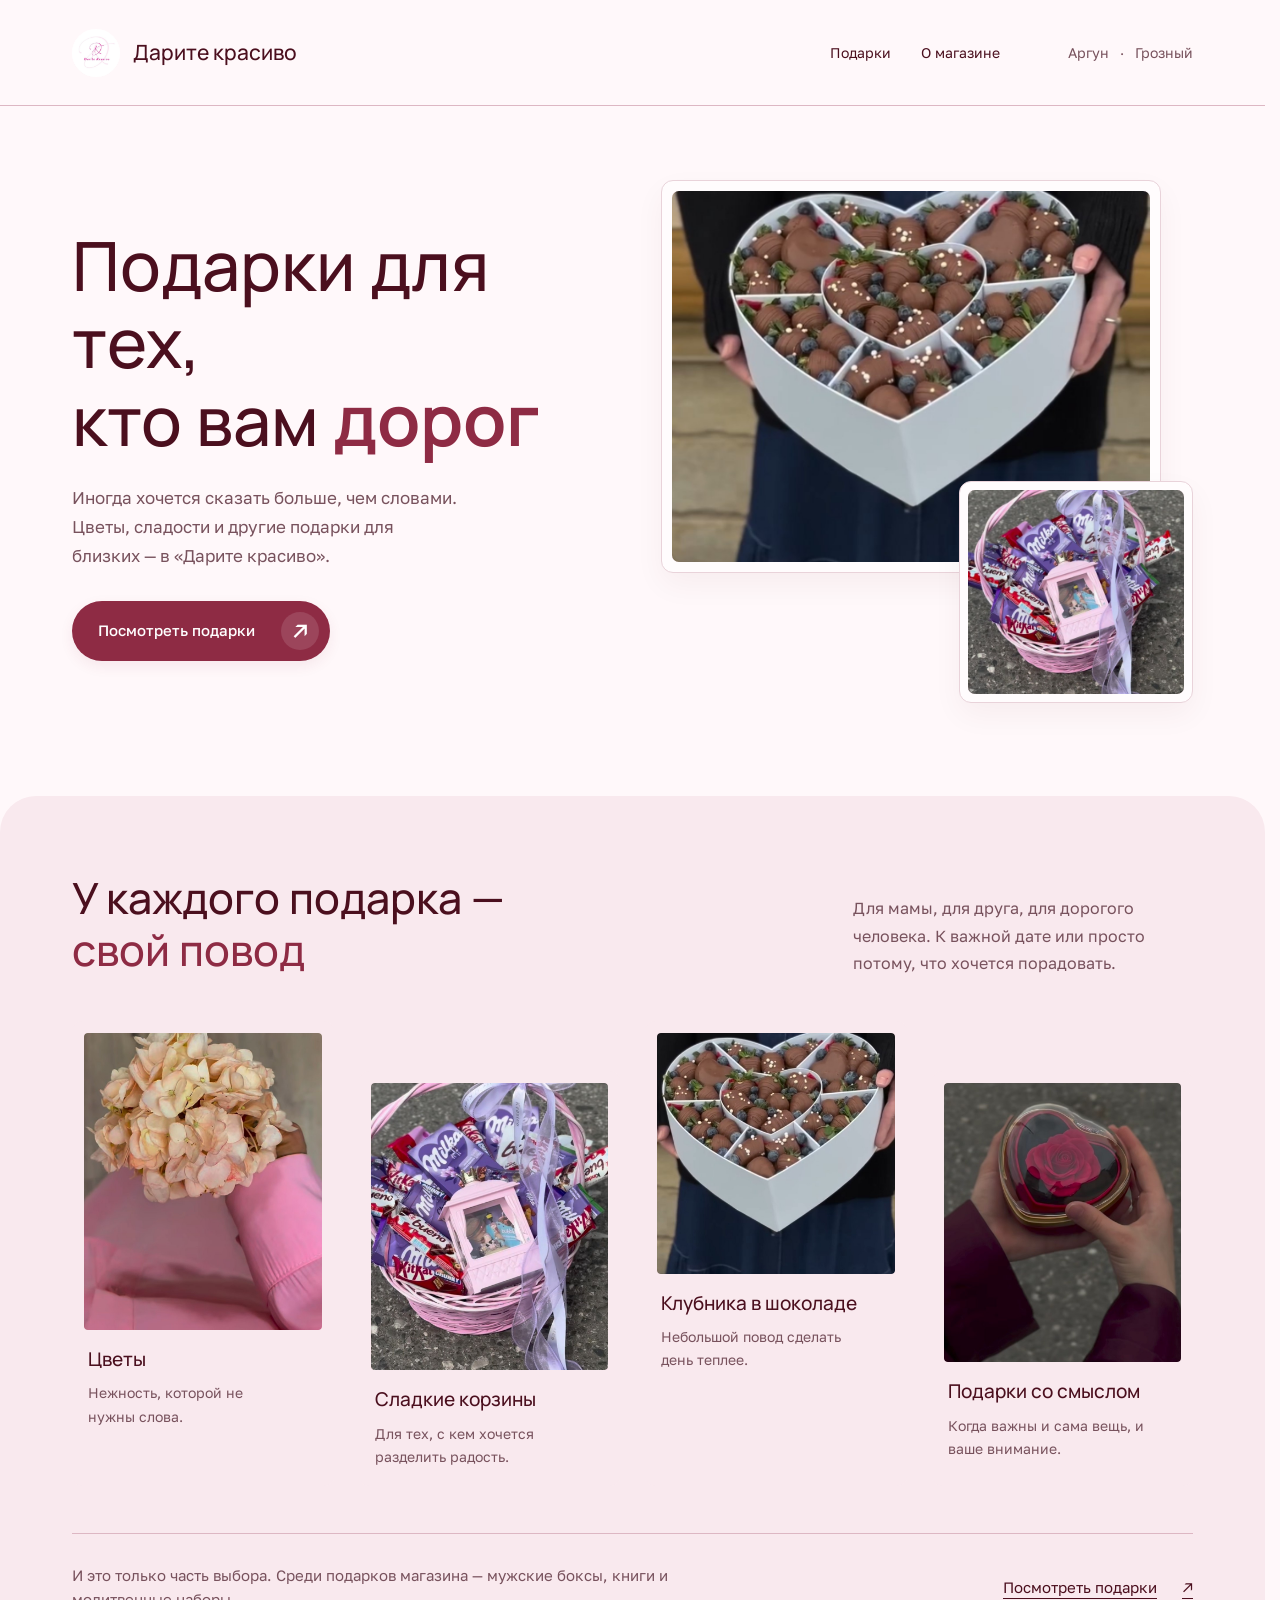
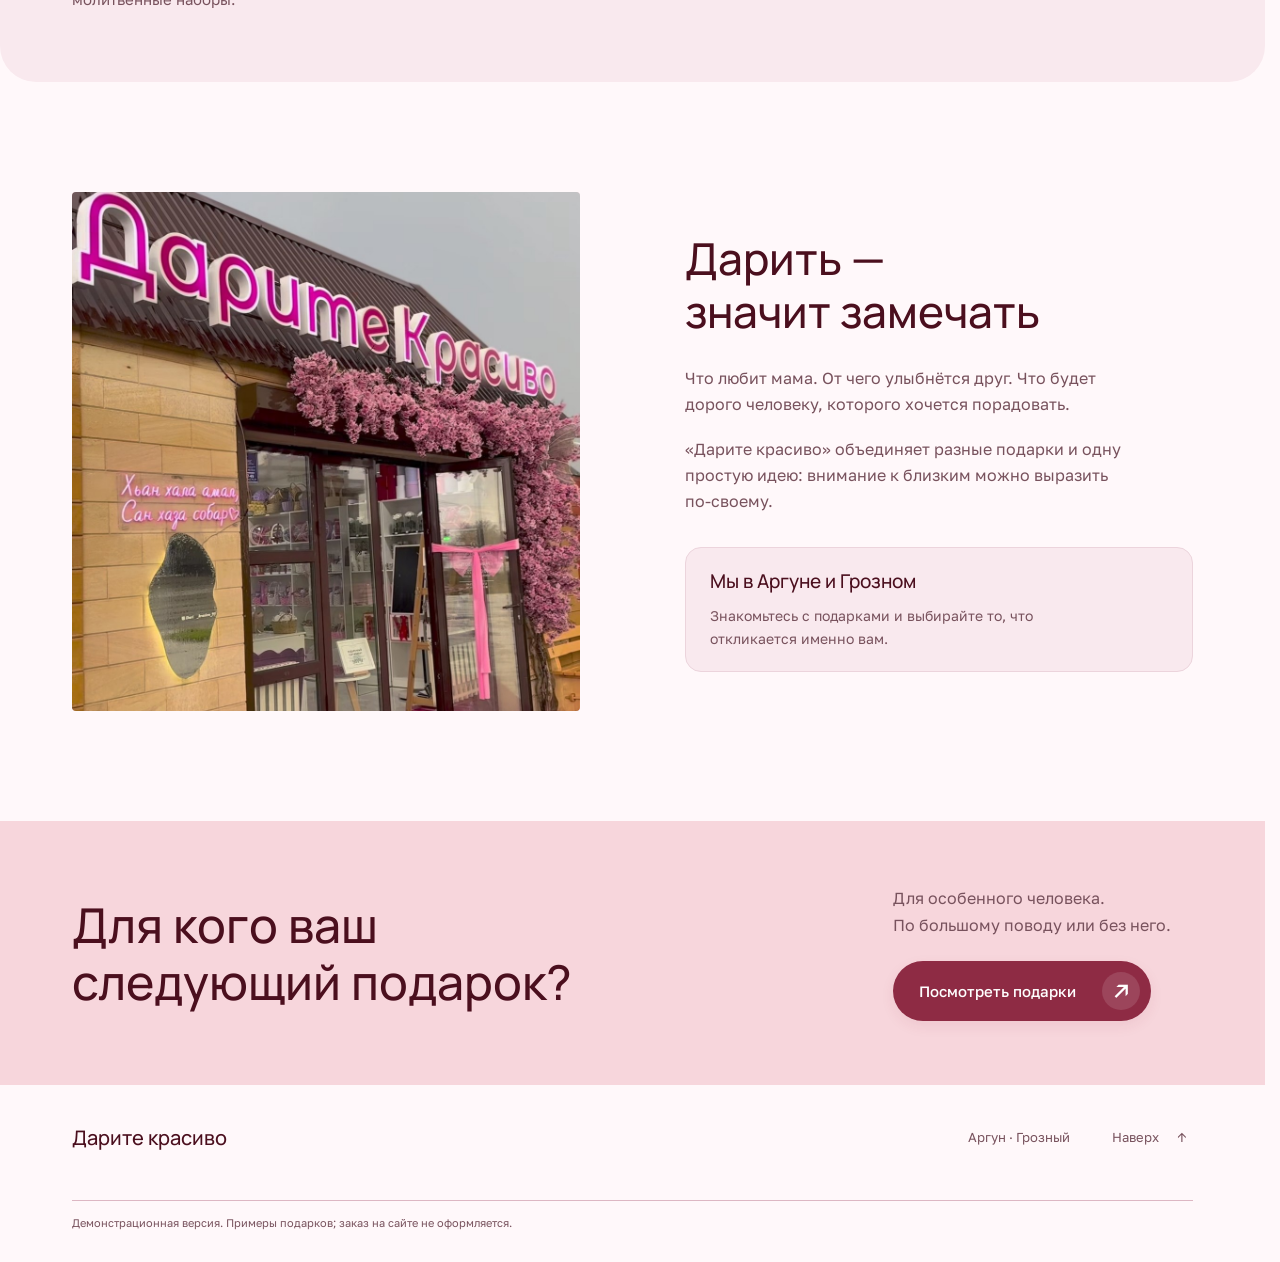
==== commit 3f152427: "Add files via upload" ====
--- a/index.html
+++ b/index.html
@@ -1,6 +1,6 @@
 <!doctype html>
 <html lang="ru">
-<head>
+<head><script>try{const k="darite:page-entry",v=sessionStorage.getItem(k);sessionStorage.removeItem(k);if(v===location.pathname+location.search){document.documentElement.classList.add("page-enter");setTimeout(()=>document.documentElement.classList.add("page-ready"),1800)}}catch(e){}</script>
   <meta charset="utf-8">
   <meta name="viewport" content="width=device-width,initial-scale=1">
   <meta name="description" content="Дарите красиво — подарки для близких в Аргуне и Грозном. Цветы, сладкие корзины и другие подарки для разных поводов.">
@@ -9,8 +9,8 @@
   <title>Дарите красиво — подарки для тех, кто вам дорог</title>
   <link rel="preload" href="assets/fonts/Manrope.ttf" as="font" type="font/ttf" crossorigin>
   <link rel="preload" href="assets/fonts/GolosText.ttf" as="font" type="font/ttf" crossorigin>
-  <link rel="stylesheet" href="styles.css?v=20261107-mobile6">
-  <script src="script.js?v=20261107-mobile6" defer></script>
+  <link rel="stylesheet" href="styles.css?v=20261107-mobile14">
+  <script src="script.js?v=20261107-mobile14" defer></script>
 </head>
 <body>
   <a class="skip-link" href="#main">Перейти к содержимому</a>
--- a/styles.css
+++ b/styles.css
@@ -82,18 +82,38 @@
 @media(prefers-reduced-motion:reduce){.catalog-filters button::after{transition:none!important}}
 
 /* Thin card frames with comfortable spacing; action text stays unlined. */
-.catalog-page .gift-card{border-color:#e9d3da;background:#fffcfd;box-shadow:none}
+.catalog-page .gift-card{border-color:#f0e2e7;background:#fffcfd;box-shadow:0 3px 14px #4b0f1e04}
 .catalog-page .gift-card:hover,.catalog-page .gift-card:focus-visible{box-shadow:none}
 .catalog-page .catalog-toolbar{border-bottom:0;padding-bottom:8px}
 .catalog-page .catalog-disclaimer{border-top:0;padding-top:8px}
-.catalog-page .site-header{border-bottom:0}
+.catalog-page .site-header{border-bottom:1px solid var(--line)}
 .catalog-page .demo-note{border-top:0;padding-top:8px}
 .catalog-page .card-action{text-decoration:none}
 .catalog-page .gift-card:hover .card-action,.catalog-page .gift-card:focus-visible .card-action{text-decoration:none}
 .catalog-page .gift-card:hover h2{text-decoration:none}
-.gift-page .site-header,.gift-page .demo-note,.gift-page .detail-status,.gift-page .gift-detail+.gift-detail{border-color:transparent}
+.gift-page .demo-note,.gift-page .detail-status,.gift-page .gift-detail+.gift-detail{border-color:transparent}
 
 /* Brand-coloured feedback for touch, selection and keyboard navigation. */
+/* A single fade per document; no snapshot/entrance animation overlap. */
+html{background:var(--bg)}
+@keyframes page-unveil{from{opacity:1}to{opacity:0}}
+html.page-enter::after,.page-cover{content:"";position:fixed;inset:0;background:var(--bg);z-index:1000;pointer-events:none}
+html.page-enter::after{opacity:1}
+html.page-enter.page-ready::after{animation:page-unveil 360ms cubic-bezier(.2,.7,.3,1) both}
+.page-cover{opacity:0}
+@media(prefers-reduced-motion:reduce){html.page-enter::after,.page-cover{display:none}}
+/* Keep the content width unchanged when filtering changes the page height. */
+html{scrollbar-gutter:stable}
+@supports not (scrollbar-gutter:stable){html{overflow-y:scroll}}
+.catalog-heading{align-items:center}
+@media(min-width:768px) and (max-width:1099px){.catalog-heading{display:block}.catalog-heading>p{max-width:540px;margin-top:22px}}
+.catalog-grid{overflow-anchor:none}
+.main-nav{align-items:center}
+.main-nav .home-link{display:inline-flex;align-items:center;gap:8px;min-height:44px;padding:10px 16px;border:1px solid #dfb3c1;border-radius:999px;background:#f3dce4;color:#6d1d32;font-weight:600;white-space:nowrap;text-decoration:none}
+.home-link svg{flex:none}
+.site-footer .footer-home{min-height:44px;padding:10px 18px;border:1px solid #dfb3c1;border-radius:999px;background:#f3dce4;color:#6d1d32;font-weight:600;text-decoration:none}
+@media(max-width:767px){.site-header{row-gap:18px;padding-bottom:18px}.main-nav{padding-top:18px;gap:24px}}
+@media(hover:hover) and (pointer:fine){.main-nav .home-link:hover{background:#edc3d0;text-decoration:none}}
 @keyframes gift-drift-main{0%,100%{transform:translate(0,0) rotate(0)}50%{transform:translate(-7px,-14px) rotate(-1.2deg)}}
 @keyframes gift-drift-detail{0%,100%{transform:translate(0,0) rotate(0)}50%{transform:translate(5px,12px) rotate(2deg)}}
 .hero-main-photo{animation:gift-drift-main 7s ease-in-out 1s infinite}
@@ -117,7 +137,16 @@
 .hero h1 span{color:var(--accent);font-weight:650;font-size:1.04em}
 .text-accent{color:var(--accent)}
 .shop-cities{border-top:0;background:#f9e9ee;border:1px solid #ecd4dc;border-radius:16px;padding:20px 24px}
-.catalog-filters{gap:8px 10px}
+.catalog-filters{gap:8px 10px;flex-wrap:nowrap;overflow-x:auto;max-width:100%;min-width:0;padding-block:5px;scrollbar-width:thin;scrollbar-color:#ddb7c3 transparent}
+.catalog-filters button{flex:none;white-space:nowrap}
+.logo-crop img{width:160%;left:-30%;top:-128%}
+@media(max-width:767px){
+ .header-location{max-width:none;white-space:nowrap;font-size:12px;line-height:1.4}
+ .header-location span{padding-inline:4px}
+ .catalog-filters{gap:8px}
+ .catalog-filters button{font-size:12px;padding-inline:12px}
+}
+@media(max-width:399px){.site-header{column-gap:12px}.header-location{font-size:10px}.brand{font-size:16px;gap:8px}.header-location span{padding-inline:1px}}
 .catalog-filters button{border:1px solid transparent;border-radius:999px;padding:10px 16px;transition:background-color 180ms ease-out,color 180ms ease-out,border-color 180ms ease-out}
 .catalog-filters button[aria-pressed=true]{background:#f3dce4;border-color:#e9c8d3;color:#6d1d32}
 .catalog-filters button::after{display:none}
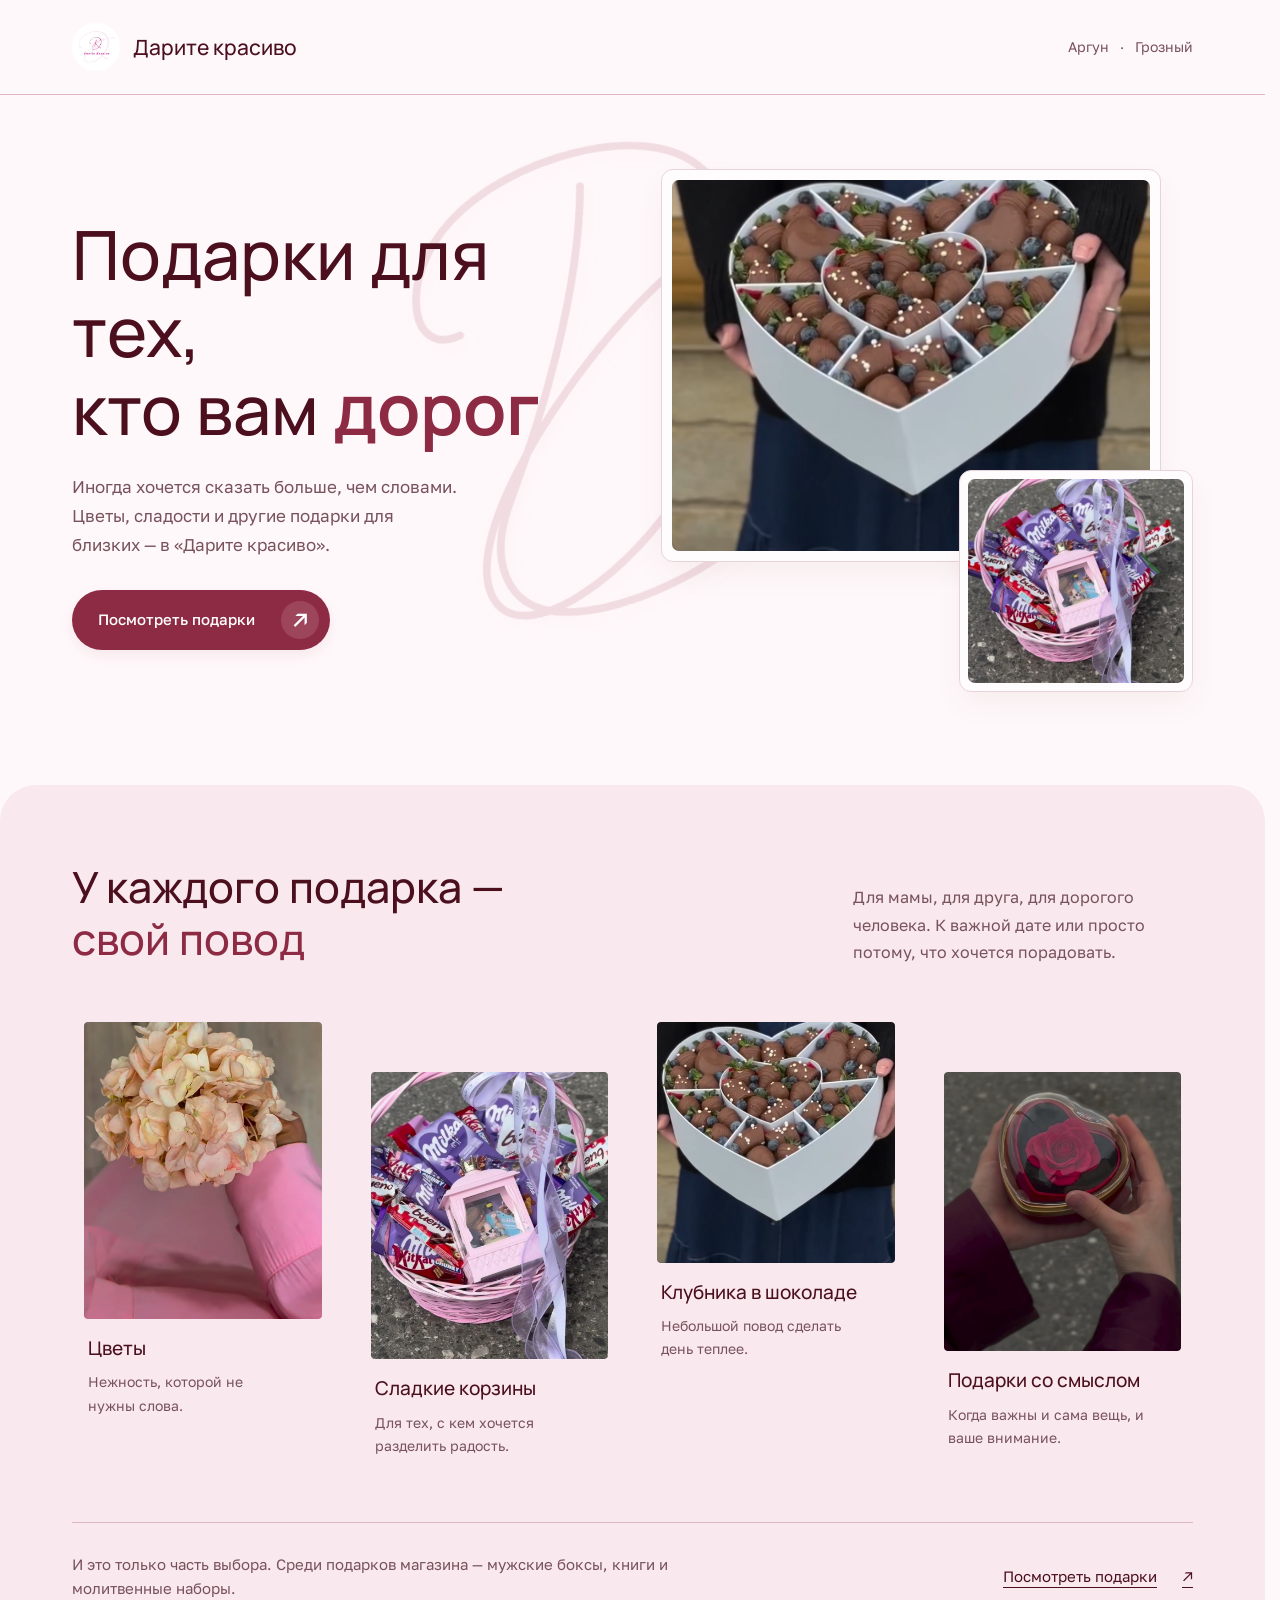
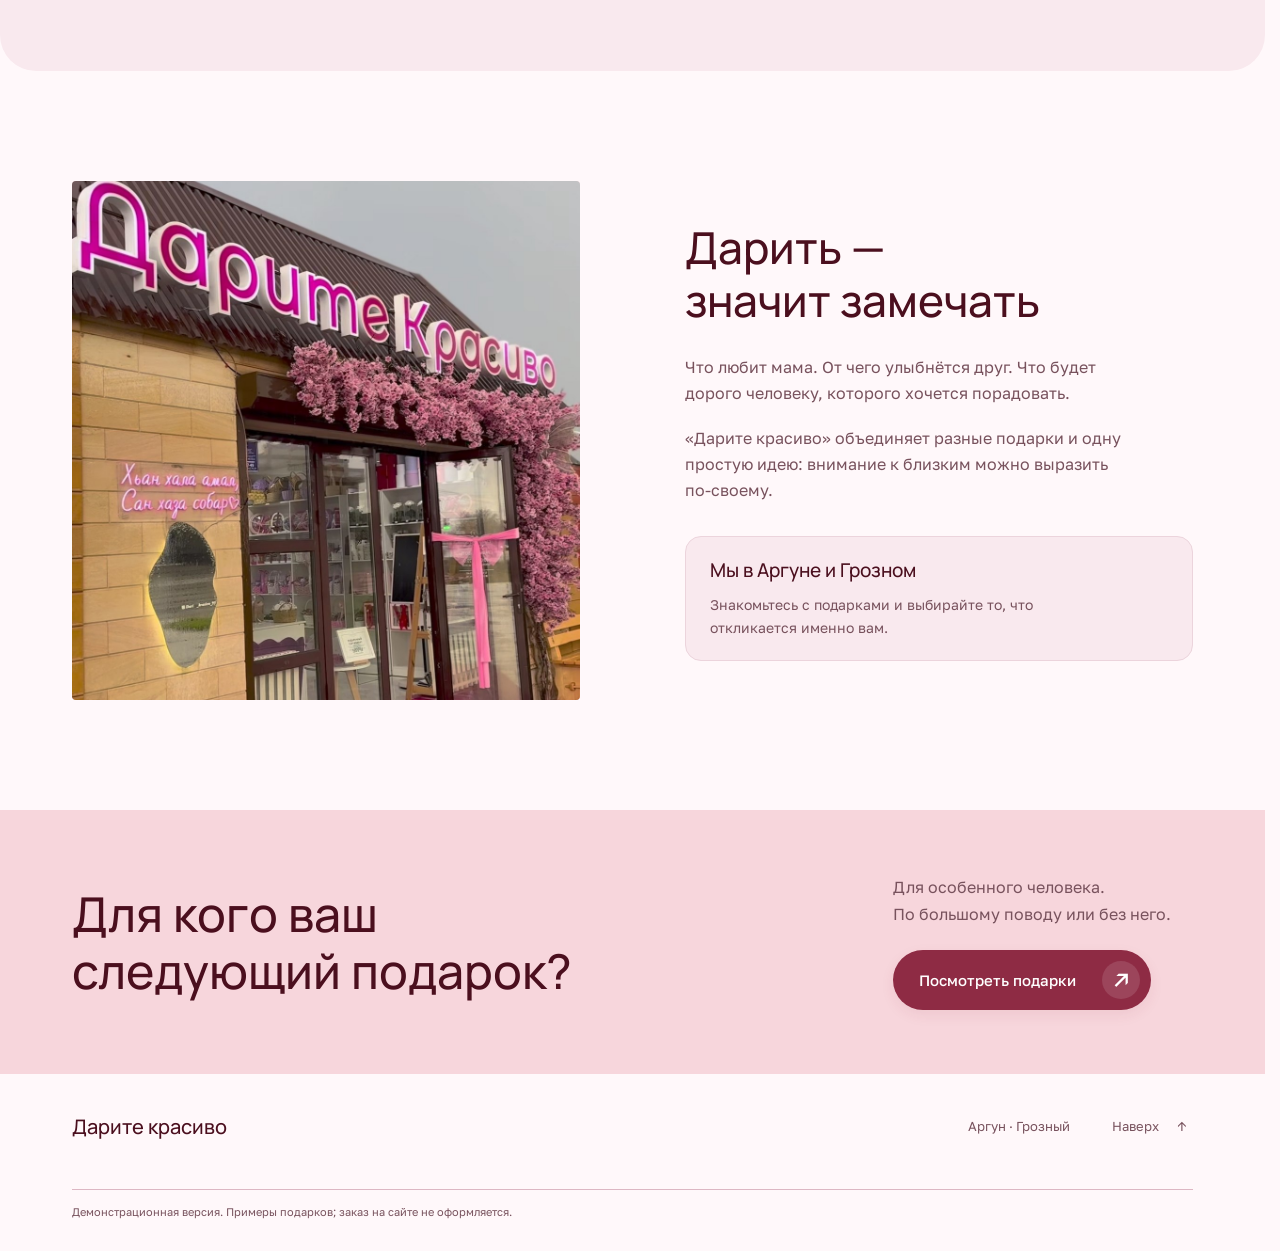
==== commit a79bdba9: "Add files via upload" ====
--- a/index.html
+++ b/index.html
@@ -9,18 +9,24 @@
   <title>Дарите красиво — подарки для тех, кто вам дорог</title>
   <link rel="preload" href="assets/fonts/Manrope.ttf" as="font" type="font/ttf" crossorigin>
   <link rel="preload" href="assets/fonts/GolosText.ttf" as="font" type="font/ttf" crossorigin>
-  <link rel="stylesheet" href="styles.css?v=20261107-mobile14">
-  <script src="script.js?v=20261107-mobile14" defer></script>
+  <link rel="stylesheet" href="styles.css?v=20261107-mobile21">
+  <script src="script.js?v=20261107-mobile21" defer></script>
 </head>
-<body>
+<body class="home-page">
   <a class="skip-link" href="#main">Перейти к содержимому</a>
   <header class="site-header">
     <a class="brand" href="#top" aria-label="Дарите красиво — начало страницы"><span class="logo-crop"><img src="assets/photos/logo-screen.jpg" width="1080" height="2400" alt=""></span><span>Дарите красиво</span></a>
-    <nav class="main-nav" aria-label="Разделы страницы"><a href="#gifts">Подарки</a><a href="#about">О магазине</a></nav>
+
     <p class="header-location">Аргун <span aria-hidden="true">·</span> Грозный</p>
   </header>
   <main id="main">
     <section class="hero section-frame" id="top" aria-labelledby="hero-title">
+      <div class="hero-watermark" aria-hidden="true">
+        <svg class="brand-d" viewBox="0 0 600 660" fill="none" focusable="false">
+          <path d="M122 246C60 266 57 170 130 111C207 48 366 25 426 86C513 175 458 356 343 477C257 568 147 613 120 563C84 497 209 342 319 251C413 173 507 137 556 165"/>
+          <path d="M286 92C268 216 203 356 153 448C117 514 132 572 191 584C259 598 358 566 415 531"/>
+        </svg>
+      </div>
       <div class="hero-copy">
         <h1 id="hero-title">Подарки для тех,<br>кто вам <span>дорог</span></h1>
         <p>Иногда хочется сказать больше, чем словами. Цветы, сладости и другие подарки для близких — в «Дарите красиво».</p>
--- a/styles.css
+++ b/styles.css
@@ -137,7 +137,7 @@
 .hero h1 span{color:var(--accent);font-weight:650;font-size:1.04em}
 .text-accent{color:var(--accent)}
 .shop-cities{border-top:0;background:#f9e9ee;border:1px solid #ecd4dc;border-radius:16px;padding:20px 24px}
-.catalog-filters{gap:8px 10px;flex-wrap:nowrap;overflow-x:auto;max-width:100%;min-width:0;padding-block:5px;scrollbar-width:thin;scrollbar-color:#ddb7c3 transparent}
+.catalog-filters{gap:8px 10px;flex-wrap:nowrap;overflow-x:auto;max-width:100%;min-width:0;padding-block:5px;scrollbar-width:none}
 .catalog-filters button{flex:none;white-space:nowrap}
 .logo-crop img{width:160%;left:-30%;top:-128%}
 @media(max-width:767px){
@@ -157,3 +157,28 @@
 }
 @media(max-width:479px){.catalog-filters button{padding:10px 12px}.shop-cities{padding:18px;border-radius:14px}}
 @media(prefers-reduced-motion:reduce){.catalog-filters button{transition:none}.gift.is-active-block,.gift-card.is-active-block,.about-section.is-active-block,.gift-detail.is-active-block{translate:none!important;scale:none!important}}
+
+/* No extra dividers around the mobile home navigation. */
+@media(max-width:767px){.main-nav{border-top:1px solid var(--line)}.catalog-page .site-header,.gift-page .site-header{border-bottom:0}}
+.catalog-filters::-webkit-scrollbar{display:none;width:0;height:0}
+
+
+/* Catalog header divider before the page heading, at every screen width. */
+.catalog-page .site-header{border-bottom:1px solid var(--line)}
+
+
+/* Compact home header without a separate navigation row. */
+.home-page .site-header{min-height:80px}
+.home-page .header-location{margin-left:auto}
+@media(max-width:767px){.home-page .site-header{min-height:72px;padding-block:14px}}
+
+
+/* A light, vector interpretation of the logo's sweeping D behind the hero. */
+.home-page .hero{position:relative;isolation:isolate}
+.hero-watermark{position:absolute;inset:0;overflow:hidden;pointer-events:none;z-index:-1;--d-opacity:.2;--d-x:6px}
+.brand-d{position:absolute;left:49%;top:42%;width:min(44%,510px);height:auto;overflow:visible;stroke:#b76a82;stroke-width:9;stroke-linecap:round;stroke-linejoin:round;opacity:var(--d-opacity);filter:drop-shadow(5px 8px 6px #8e2b441a);transform:translate(-50%,-50%) rotate(-8deg);animation:d-unveil 1600ms ease-out both,d-breathe 14s ease-in-out 1600ms infinite}
+@keyframes d-unveil{from{opacity:0;transform:translate(-50%,-48%) rotate(-11deg) scale(.94)}to{opacity:var(--d-opacity);transform:translate(-50%,-50%) rotate(-8deg) scale(1)}}
+@keyframes d-breathe{0%,100%{transform:translate(-50%,-50%) rotate(-8deg)}50%{transform:translate(calc(-50% + var(--d-x)),-52%) rotate(-5deg)}}
+.hero:has(.hero-composition.is-offscreen) .brand-d,.hero:has(.hero-composition.is-page-hidden) .brand-d{animation-play-state:paused}
+@media(max-width:767px){.hero-watermark{--d-opacity:.18;--d-x:4px}.brand-d{width:76%;max-width:360px;left:60%;top:24%}}
+@media(prefers-reduced-motion:reduce){.brand-d{animation:none!important}}
